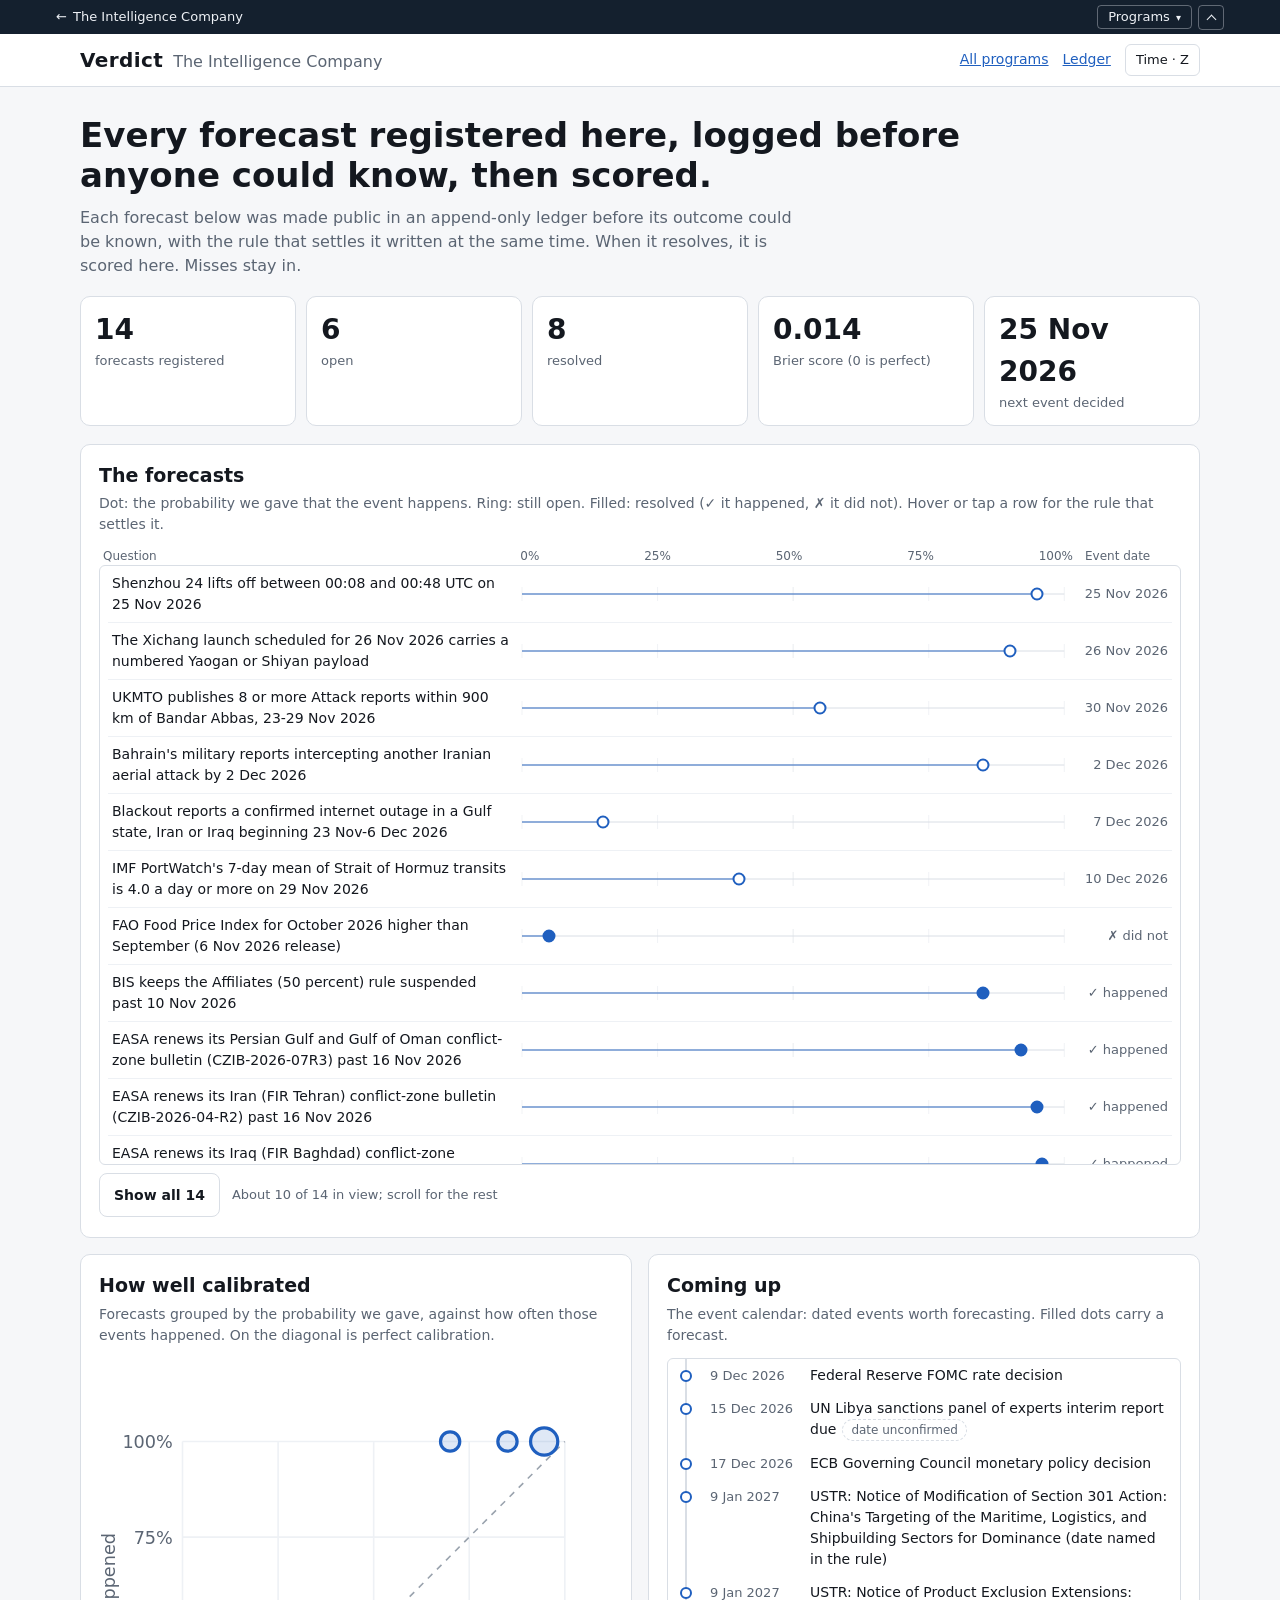
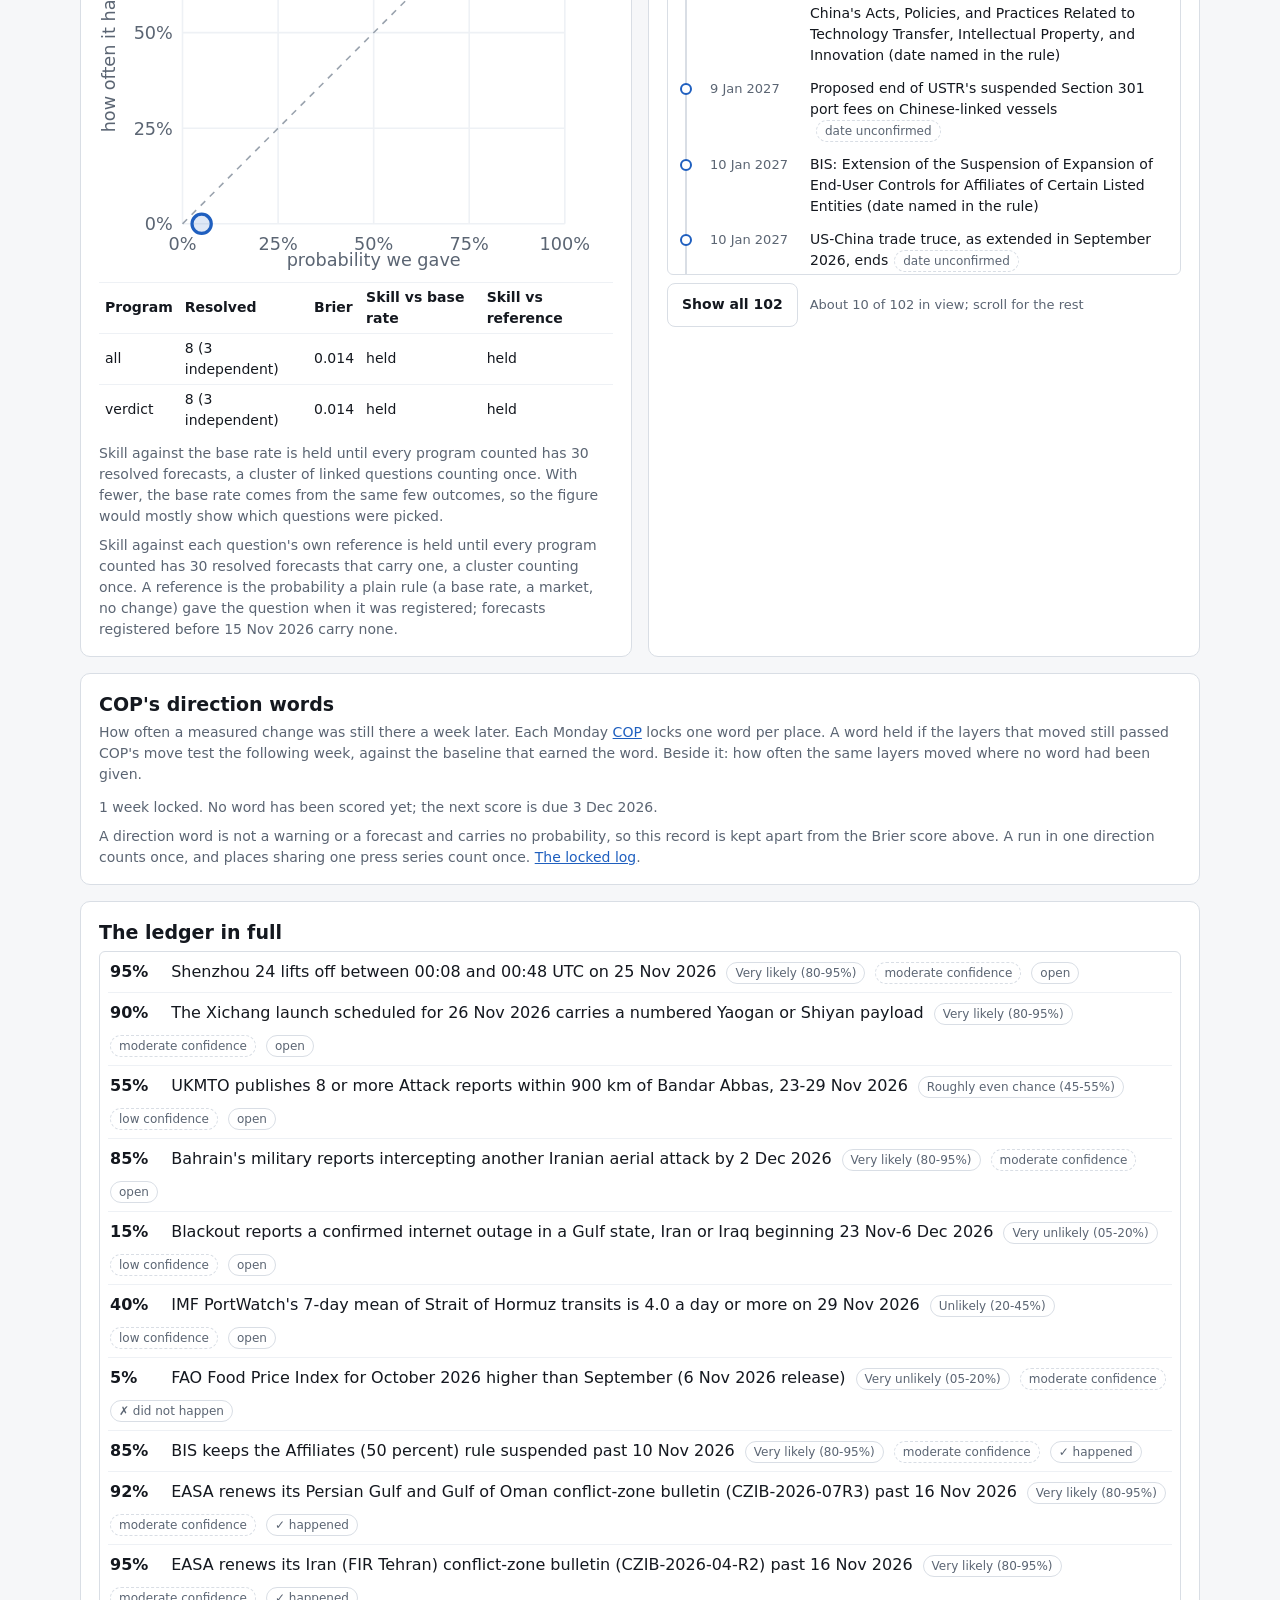
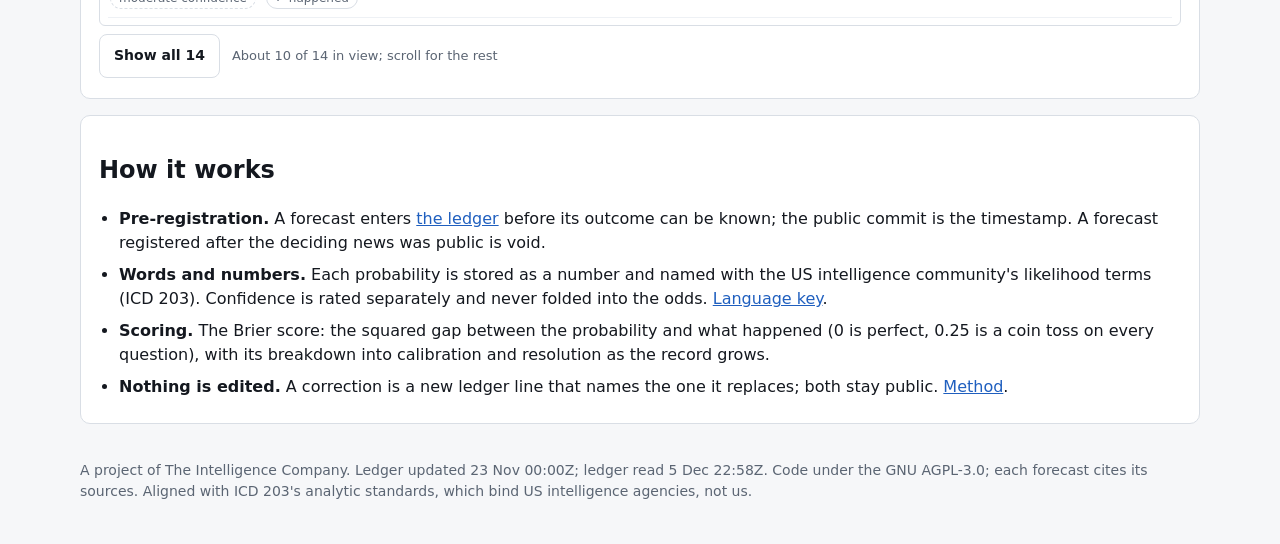
==== site/index.html @ eeadbaaa "Verdict site: house bar with Verdict in the Programs menu, ledger-read stamp, 404 page tic-nav.js v2" ====
<!doctype html>
<html lang="en">
<head>
<meta charset="utf-8">
<meta name="viewport" content="width=device-width, initial-scale=1">
<title>Verdict: forecast record</title>
<meta name="description" content="The Intelligence Company's forecast record: every forecast registered here is logged before it can be known, then scored, misses left in.">
<link rel="stylesheet" href="style.css">
<link rel="stylesheet" href="tic-time.css">
<link rel="stylesheet" href="tic-nav.css">
<script src="tic-time.js"></script>
<script src="tic-nav.js" defer data-current="verdict"></script>
<link rel="stylesheet" href="tic-fold.css">
<script src="tic-fold.js" defer></script>
</head>
<body>
<header class="top">
  <div class="wrap top-row">
    <div class="brand"><strong>Verdict</strong><span class="muted">The Intelligence Company</span></div>
    <nav class="top-nav">
      <a href="https://theintelligence.company/">All programs</a>
      <a href="https://github.com/metacog-osint/verdict">Ledger</a>
      <span id="time-settings"></span>
    </nav>
  </div>
</header>

<main class="wrap">
  <section class="hero">
    <h1>Every forecast registered here, logged before anyone could know, then scored.</h1>
    <p class="lede">Each forecast below was made public in an append-only ledger before its outcome could be known,
      with the rule that settles it written at the same time. When it resolves, it is scored here. Misses stay in.</p>
    <div class="tiles" id="tiles" aria-live="polite"></div>
  </section>

  <section class="card" aria-labelledby="board-h">
    <div class="card-head">
      <h2 id="board-h">The forecasts</h2>
      <p class="muted small">Dot: the probability we gave that the event happens. Ring: still open. Filled: resolved
        (✓ it happened, ✗ it did not). Hover or tap a row for the rule that settles it.</p>
    </div>
    <div id="board" class="board"></div>
  </section>

  <div class="two">
    <section class="card" aria-labelledby="cal-h">
      <div class="card-head">
        <h2 id="cal-h">How well calibrated</h2>
        <p class="muted small">Forecasts grouped by the probability we gave, against how often those events happened.
          On the diagonal is perfect calibration.</p>
      </div>
      <div id="calibration"></div>
      <div id="scores" class="small"></div>
    </section>

    <section class="card" aria-labelledby="ev-h">
      <div class="card-head">
        <h2 id="ev-h">Coming up</h2>
        <p class="muted small">The event calendar: dated events worth forecasting. Filled dots carry a forecast.</p>
      </div>
      <div id="timeline"></div>
    </section>
  </div>

  <section class="card" aria-labelledby="dir-h">
    <div class="card-head">
      <h2 id="dir-h">COP's direction words</h2>
      <p class="muted small">How often a measured change was still there a week later. Each Monday
        <a href="https://cop.theintelligence.company/scoring.html#direction">COP</a> locks one word per place. A word
        held if the layers that moved still passed COP's move test the following week, against the baseline that earned
        the word. Beside it: how often the same layers moved where no word had been given.</p>
    </div>
    <div id="direction-record" class="small"></div>
    <p class="scores-note small">A direction word is not a warning or a forecast and carries no probability, so this
      record is kept apart from the Brier score above. A run in one direction counts once, and places sharing one press
      series count once. <a href="https://github.com/metacog-osint/verdict/blob/main/ledger/direction-log.jsonl">The
      locked log</a>.</p>
  </section>

  <section class="card" aria-labelledby="list-h">
    <div class="card-head"><h2 id="list-h">The ledger in full</h2></div>
    <div id="list" data-tic-fold></div>
  </section>

  <section class="card prose" aria-labelledby="how-h">
    <h2 id="how-h">How it works</h2>
    <ul>
      <li><strong>Pre-registration.</strong> A forecast enters <a href="https://github.com/metacog-osint/verdict/blob/main/ledger/forecasts.jsonl">the ledger</a>
        before its outcome can be known; the public commit is the timestamp. A forecast registered after the deciding
        news was public is void.</li>
      <li><strong>Words and numbers.</strong> Each probability is stored as a number and named with the US intelligence
        community's likelihood terms (ICD 203). Confidence is rated separately and never folded into the odds.
        <a href="https://github.com/metacog-osint/tic-doctrine/blob/main/docs/language-key.md">Language key</a>.</li>
      <li><strong>Scoring.</strong> The Brier score: the squared gap between the probability and what happened (0 is
        perfect, 0.25 is a coin toss on every question), with its breakdown into calibration and resolution as the
        record grows.</li>
      <li><strong>Nothing is edited.</strong> A correction is a new ledger line that names the one it replaces; both stay
        public. <a href="https://github.com/metacog-osint/verdict/blob/main/doctrine/method.md">Method</a>.</li>
    </ul>
  </section>
</main>

<footer class="wrap foot small muted">
  <p>A project of The Intelligence Company. Ledger updated <time id="asof" data-tic="datetime"></time>; ledger read <time id="read" data-tic="datetime"></time>.
    Code under the GNU AGPL-3.0; each forecast cites its sources. Aligned with ICD 203's analytic standards, which bind
    US intelligence agencies, not us.</p>
</footer>
<script src="app.js"></script>
</body>
</html>
---- site/style.css ----
:root {
  --bg: #f6f7f9; --panel: #ffffff; --ink: #14181f; --muted: #5b6573; --line: #d9dee5; --soft: #eef1f5;
  --mark: #1f5fbf; --mark-soft: rgba(31, 95, 191, .14); --diag: #9aa3ae;
  --radius: 10px; --gap: 16px;
  font-family: system-ui, -apple-system, "Segoe UI", Roboto, sans-serif; color-scheme: light;
}
@media (prefers-color-scheme: dark) {
  :root { --bg: #0f1318; --panel: #171c23; --ink: #e8ecf1; --muted: #9aa4b2; --line: #2b333d; --soft: #1e252e;
    --mark: #6aa3ff; --mark-soft: rgba(106, 163, 255, .18); --diag: #5d6672; color-scheme: dark; }
}
* { box-sizing: border-box; }
body { margin: 0; background: var(--bg); color: var(--ink); font-size: 16px; line-height: 1.5; }
a { color: var(--mark); }
.wrap { max-width: 72rem; margin: 0 auto; padding: 0 16px; }
.muted { color: var(--muted); }
.small { font-size: 14px; }
.top { background: var(--panel); border-bottom: 1px solid var(--line); }
.top-row { display: flex; justify-content: space-between; align-items: center; gap: 12px; padding-top: 10px;
  padding-bottom: 10px; flex-wrap: wrap; }
.brand { display: flex; gap: 10px; align-items: baseline; }
.brand strong { font-size: 20px; letter-spacing: .02em; }
.top-nav { display: flex; gap: 14px; align-items: center; font-size: 14px; flex-wrap: wrap; }
.hero h1 { font-size: clamp(24px, 4vw, 34px); line-height: 1.2; margin: 28px 0 10px; max-width: 40ch; }
.lede { color: var(--muted); max-width: 70ch; margin: 0 0 18px; }
.tiles { display: grid; grid-template-columns: repeat(auto-fit, minmax(150px, 1fr)); gap: 10px; margin-bottom: 18px; }
.tile { background: var(--panel); border: 1px solid var(--line); border-radius: var(--radius); padding: 12px 14px; }
.tile .n { font-size: 28px; font-weight: 650; font-variant-numeric: tabular-nums; }
.tile .l { color: var(--muted); font-size: 13px; }
.card { background: var(--panel); border: 1px solid var(--line); border-radius: var(--radius); padding: 16px 18px;
  margin-bottom: var(--gap); }
.card-head h2 { margin: 0 0 4px; font-size: 19px; }
.card-head p { margin: 0 0 12px; }
.two { display: grid; grid-template-columns: 1fr 1fr; gap: var(--gap); }
@media (max-width: 820px) { .two { grid-template-columns: 1fr; } }
.board-row { display: grid; grid-template-columns: minmax(0, 2.2fr) minmax(140px, 3fr) 92px; gap: 12px; align-items: center;
  padding: 7px 4px; border-top: 1px solid var(--soft); cursor: default; }
.board-row:first-child { border-top: 0; }
.board-row:hover, .board-row:focus-within { background: var(--soft); }
.board-q { font-size: 14px; overflow-wrap: anywhere; }
.board-when { font-size: 13px; color: var(--muted); text-align: right; font-variant-numeric: tabular-nums; }
.track { position: relative; height: 26px; }
.track svg { width: 100%; height: 26px; display: block; overflow: visible; }
.track svg.dot { position: absolute; top: 0; width: 14px; height: 26px; }
.axis { display: grid; grid-template-columns: minmax(0, 2.2fr) minmax(140px, 3fr) 92px; gap: 12px; padding: 0 4px;
  font-size: 12px; color: var(--muted); }
.axis-scale { display: flex; justify-content: space-between; }
@media (max-width: 600px) {
  .board-row, .axis { grid-template-columns: 1fr 76px; }
  .board-row .track { grid-column: 1 / -1; grid-row: 2; }
  .axis-q { display: none; }
  .axis .axis-scale { grid-column: 1 / -1; }
  .axis-when { display: none; }
}
.tip { position: fixed; z-index: 10; max-width: min(420px, calc(100vw - 32px)); background: var(--panel); color: var(--ink);
  border: 1px solid var(--line); border-radius: 8px; padding: 10px 12px; font-size: 13px; box-shadow: 0 6px 24px rgba(0,0,0,.18);
  pointer-events: none; }
.tip b { display: block; margin-bottom: 4px; }
#calibration svg, #timeline svg { width: 100%; height: auto; display: block; }
.empty { color: var(--muted); font-size: 14px; margin: 8px 0 0; }
.scores-table { width: 100%; border-collapse: collapse; margin-top: 10px; font-variant-numeric: tabular-nums; }
.scores-table th, .scores-table td { text-align: left; padding: 4px 6px; border-top: 1px solid var(--soft); }
.scores-note { color: var(--muted); margin: 8px 0 0; }
.table-scroll { overflow-x: auto; }
details.item { border-top: 1px solid var(--soft); padding: 8px 2px; }
details.item:first-child { border-top: 0; }
details.item summary { cursor: pointer; display: flex; gap: 10px; flex-wrap: wrap; align-items: baseline; }
details.item summary .p { font-variant-numeric: tabular-nums; font-weight: 650; min-width: 3.2em; }
.chip { display: inline-block; font-size: 12px; padding: 1px 8px; border-radius: 999px; border: 1px solid var(--line);
  color: var(--muted); }
.chip.conf { border-style: dashed; }
.item-body { padding: 6px 0 4px; font-size: 14px; }
.item-body dt { font-weight: 600; margin-top: 6px; }
.item-body dd { margin: 0; }
.prose ul { padding-left: 20px; margin: 6px 0 0; }
.prose li { margin-bottom: 8px; }
.foot { padding-top: 6px; padding-bottom: 28px; }
.tl { list-style: none; margin: 0; padding: 0 0 0 4px; position: relative; }
.tl::before { content: ""; position: absolute; left: 9px; top: 6px; bottom: 6px; width: 2px; background: var(--line); }
.tl-item { display: grid; grid-template-columns: 22px 92px 1fr; gap: 8px; align-items: baseline; padding: 6px 0;
  position: relative; font-size: 14px; }
.tl-dot { width: 12px; height: 12px; border-radius: 50%; border: 2px solid var(--mark); background: var(--panel);
  margin-left: 0; position: relative; top: 2px; }
.tl-item.has .tl-dot { background: var(--mark); }
.tl-date { color: var(--muted); font-variant-numeric: tabular-nums; font-size: 13px; }
.tl-title .chip { margin-left: 6px; }
@media (max-width: 600px) { .tl-item { grid-template-columns: 22px 1fr; } .tl-title { grid-column: 2; } }
---- site/tic-time.css ----
/*! tic-time.css v1.2 · pairs with tic-time.js · uses a site's own colour variables when it has them
    SPDX-License-Identifier: MIT. Copyright (c) 2026 The Intelligence Company. MIT in every repository it is
    copied into, whatever that repository's own licence. */
.tic-time-btn { font: inherit; font-size: 13px; cursor: pointer; padding: 5px 10px; border-radius: 6px;
  border: 1px solid var(--line, rgba(127,127,127,.4)); background: transparent; color: inherit; white-space: nowrap; }
.tic-time-dialog { max-width: min(420px, calc(100vw - 32px)); width: 100%; border: 1px solid var(--line, #ccd);
  border-radius: 10px; padding: 18px 20px; background: var(--panel, #fff); color: var(--ink, #111); font: inherit; }
.tic-time-dialog::backdrop { background: rgba(0,0,0,.45); }
.tic-time-dialog h2 { margin: 0 0 12px; font-size: 18px; }
.tic-time-row { margin: 0 0 12px; }
.tic-time-row label { display: inline-flex; align-items: center; gap: 6px; margin-right: 12px; }
.tic-time-dialog select, .tic-time-dialog input[type=text] { font: inherit; max-width: 100%; padding: 5px 8px;
  border: 1px solid var(--line, #ccd); border-radius: 6px; background: var(--bg, #fff); color: inherit; }
.tic-time-dialog fieldset { border: 1px solid var(--line, #ccd); border-radius: 8px; padding: 8px 12px; }
.tic-time-dialog legend { font-size: 13px; color: var(--muted, #666); padding: 0 4px; }
.tic-time-preview { font-weight: 600; margin: 4px 0 8px; }
.tic-time-msg { color: var(--alarm, #b3261e); min-height: 1em; margin: 0 0 8px; font-size: 13px; }
.tic-time-actions { display: flex; gap: 8px; justify-content: flex-end; margin: 0; }
.tic-time-actions button { font: inherit; padding: 6px 12px; border-radius: 6px; cursor: pointer;
  border: 1px solid var(--line, #ccd); background: var(--panel, #fff); color: inherit; }
.tic-time-actions .tic-time-done { background: var(--accent, #1f4fa3); border-color: var(--accent, #1f4fa3); color: #fff; }
.tic-time-note { font-size: 12px; color: var(--muted, #666); margin: 10px 0 0; }
[hidden].tic-time-other { display: none; }
---- site/tic-nav.css ----
/*! tic-nav.css v2.1 · pairs with tic-nav.js (canonical copy in the hub's site/shared/).
    House navy bar on every program site; the panel follows the viewer's light or dark setting. Everything is scoped
    to .tic-house so a site's own styles (Tailwind's reset included) don't need changing.
    v1.3 (with tic-nav.js v1.12): the bar is fixed to the top of the window and .tic-house-room holds its place; it
    minimizes to a tab. --tic-house-h on <html> is the room it takes (34px, or 0px minimized or printed): a site's own
    sticky or fixed header uses `top: var(--tic-house-h, 0px)` to sit below it.
    v2.1 (with tic-nav.js v2.1): no style change; Relief joins the menu.
    v2.0 (with tic-nav.js v2.0): the menu's layer groups sit in two columns, each program can carry a freshness dot
    from COP's health check (always with words: a screen-reader note, and "running late" or "no current data" shown
    after the topic), and the panel ends with a row of two links and the dots' note. */
html.tic-house-on { --tic-house-h: 34px; }
html.tic-house-on.tic-house-minimized { --tic-house-h: 0px; }
/* Anchors and focused elements scroll clear of the bar. :where() keeps this weaker than any site's own rule, so a
   site with its own sticky header sets scroll-padding-top itself (adding var(--tic-house-h, 0px)). */
:where(html.tic-house-on) { scroll-padding-top: var(--tic-house-h); }
.tic-house-room { display: block; height: var(--tic-house-h, 34px); margin: 0; padding: 0; border: 0; }
.tic-house {
  --tn-bg: #14202E; --tn-ink: #EEF1F6; --tn-line: rgba(238, 241, 246, .35); --tn-acc: #E3A83B;
  --tn-panel: #FFFFFF; --tn-pink: #14202E; --tn-pmut: #555F6D; --tn-rule: #D8D3C8; --tn-hover: #F3F1EC;
  --tn-live: #1E6B3A; --tn-beta: #8A5A00; --tn-here: #8F5509; /* v1.2: amber text on the light panel read 1.9:1 */
  --tn-ok: #1E7A3C; --tn-late: #B05E00; --tn-none: #6B7380; /* v2.0 freshness dots, 3:1 or more on the panel */
  position: fixed; top: 0; left: 0; right: 0; /* v1.3: stays at the top while the page scrolls */
  z-index: 10000; background: var(--tn-bg); /* v1.1: above site headers' own stacking */ color: var(--tn-ink);
  /* v1.1: undo a site's generic nav rules (Watchfloor styles every <nav> as a flex row) */
  display: block; width: auto; height: auto; min-height: 0; margin: 0; padding: 0; border: 0; box-shadow: none;
  font: 400 13px/1.4 "IBM Plex Sans", system-ui, -apple-system, "Segoe UI", Roboto, Arial, sans-serif;
  text-align: left; letter-spacing: normal;
}
@media (prefers-color-scheme: dark) {
  .tic-house { --tn-panel: #161E2A; --tn-pink: #E8ECF2; --tn-pmut: #9AA5B5; --tn-rule: #2A3546; --tn-hover: #1F2A3A;
    --tn-live: #7FD49A; --tn-beta: #F0C36B; --tn-here: #E3A83B; --tn-ok: #6FCB8C; --tn-late: #F0B24B; --tn-none: #8C97A8; }
}
.tic-house *, .tic-house *::before, .tic-house *::after { box-sizing: border-box; }
.tic-house p, .tic-house ul { margin: 0; padding: 0; }
.tic-house ul { list-style: none; }
.tic-house a { color: inherit; text-decoration: none; }
.tic-house :focus-visible { outline: 2px solid var(--tn-acc); outline-offset: 2px; }

.tic-house-in { width: 100%; max-width: 1200px; margin: 0 auto; padding: 0 16px; height: 34px; display: flex;
  align-items: center; justify-content: space-between; gap: 12px; }
.tic-house-home { font-weight: 500; padding: 7px 0; white-space: nowrap; }
.tic-house-home:hover { color: var(--tn-acc); }
.tic-house-arrow { margin-right: 2px; }
.tic-house-btn { appearance: none; -webkit-appearance: none; margin: 0; background: transparent; color: inherit;
  border: 1px solid var(--tn-line); border-radius: 4px; font: inherit; font-weight: 500; line-height: 1.3;
  padding: 3px 10px; cursor: pointer; white-space: nowrap; }
.tic-house-btn:hover, .tic-house-btn[aria-expanded="true"] { border-color: var(--tn-acc); color: var(--tn-acc); }
.tic-house-caret { font-size: 10px; margin-left: 2px; }
.tic-house-tools { display: flex; align-items: center; gap: 6px; }
/* v1.3: minimize and restore. A chevron drawn with borders: up for minimize, down for restore. */
.tic-house-toggle { appearance: none; -webkit-appearance: none; margin: 0; padding: 0; width: 26px; height: 25px;
  display: inline-flex; align-items: center; justify-content: center; background: transparent; color: inherit;
  border: 1px solid var(--tn-line); border-radius: 4px; cursor: pointer; }
.tic-house-toggle:hover { border-color: var(--tn-acc); color: var(--tn-acc); }
.tic-house-chev { display: block; width: 7px; height: 7px; border: solid currentColor; border-width: 1.5px 0 0 1.5px;
  transform: translateY(2px) rotate(45deg); }
.tic-house.is-mini .tic-house-chev { transform: translateY(-2px) rotate(225deg); }
/* Minimized: only a tab at the top centre shows and takes clicks; the rest of the bar is transparent and lets clicks
   through. The centre, because the program sites keep their Time button and links at the top right (checked on all
   sixteen, 14 Nov 2026). The menu opens centred under the tab. */
.tic-house.is-mini { background: transparent; pointer-events: none; }
.tic-house.is-mini .tic-house-in { height: auto; justify-content: center; }
.tic-house.is-mini .tic-house-home { display: none; }
.tic-house.is-mini .tic-house-tools { pointer-events: auto; background: var(--tn-bg);
  padding: 2px 6px 4px; border-radius: 0 0 6px 6px;
  box-shadow: 0 0 0 1px rgba(238, 241, 246, .18), 0 3px 10px rgba(0, 0, 0, .3); }
.tic-house.is-mini .tic-house-panel { left: 0; right: 0; margin: 6px auto 0; }

.tic-house-panel { position: absolute; top: 100%; right: max(16px, calc((100% - 1200px) / 2 + 16px));
  width: min(880px, calc(100% - 32px)); margin-top: 6px; padding: 12px; background: var(--tn-panel);
  color: var(--tn-pink); border: 1px solid var(--tn-rule); border-radius: 6px;
  box-shadow: 0 14px 36px rgba(0, 0, 0, .28); max-height: calc(100vh - 56px); overflow: auto; }
.tic-house-panel[hidden] { display: none; }
.tic-house-cols { display: grid; grid-template-columns: minmax(0, 1fr) 270px; gap: 12px; }
/* v2.0: the layer groups flow down two columns; a group never splits between them. */
.tic-house-list { columns: 2 220px; column-gap: 10px; }
.tic-house-g { break-inside: avoid; }
.tic-house-group { margin: 6px 8px 4px; font-size: 11px; font-weight: 600; letter-spacing: .08em;
  text-transform: uppercase; color: var(--tn-pmut); }
.tic-house-ul { margin-bottom: 8px; }
.tic-house-item { display: grid; grid-template-columns: minmax(0, 1fr) auto; gap: 1px 10px; align-items: baseline;
  padding: 7px 8px; border-radius: 4px; }
.tic-house-item:hover, .tic-house-item:focus-visible, .tic-house-item.on { background: var(--tn-hover); }
.tic-house-name { font-size: 14px; font-weight: 600; }
.tic-house-here { margin-left: 8px; font-size: 11px; font-weight: 500; color: var(--tn-here); }
.tic-house-st { font-size: 11px; letter-spacing: .06em; text-transform: uppercase; }
.tic-house-st.st-live { color: var(--tn-live); }
.tic-house-st.st-beta { color: var(--tn-beta); }
.tic-house-st.st-invite { color: var(--tn-pmut); }
.tic-house-st { white-space: nowrap; }
/* v2.0: freshness, from COP's health check. Filled for on time and running late, a ring for no current data. */
.tic-house-dot { display: inline-block; width: 8px; height: 8px; border-radius: 50%; margin-right: 5px;
  vertical-align: 1px; background: var(--tn-ok); }
.tic-house-dot.f-late { background: var(--tn-late); }
.tic-house-dot.f-stale { background: transparent; border: 1.5px solid var(--tn-none); }
.tic-house-fw.f-late { color: var(--tn-beta); font-weight: 500; }
.tic-house-fw.f-stale { font-weight: 500; }
.tic-house-label { grid-column: 1 / -1; font-size: 12px; color: var(--tn-pmut); }
.tic-house-short { grid-column: 1 / -1; display: none; font-size: 12px; color: var(--tn-pmut); }
.tic-house-detail { border-left: 1px solid var(--tn-rule); padding: 10px 6px 10px 16px; align-self: start;
  position: sticky; top: 0; }
.tic-house-dname { font-size: 17px; font-weight: 600; margin-bottom: 2px; }
.tic-house-dmeta { font-size: 12px; color: var(--tn-pmut); margin-bottom: 10px; }
.tic-house-dlong { font-size: 13px; line-height: 1.55; }
.tic-house-foot { display: flex; flex-wrap: wrap; justify-content: space-between; gap: 4px 16px; margin: 2px 8px 0;
  padding-top: 8px; border-top: 1px solid var(--tn-rule); }
.tic-house-all { font-size: 12px; color: var(--tn-pmut); }
.tic-house-all:hover { color: var(--tn-pink); }
.tic-house-cop { font-size: 12px; font-weight: 600; color: var(--tn-pink); }
.tic-house-cop:hover { color: var(--tn-here); }
.tic-house-fnote { margin: 6px 8px 0; font-size: 11px; color: var(--tn-pmut); }
.tic-house-fnote[hidden] { display: none; }
.tic-house-sr { position: absolute; width: 1px; height: 1px; overflow: hidden; clip: rect(0 0 0 0);
  clip-path: inset(50%); white-space: nowrap; }

@media print { /* site navigation never prints */
  .tic-house, .tic-house-room { display: none !important; }
  html.tic-house-on { --tic-house-h: 0px; }
}
@media (max-width: 640px) {
  .tic-house-panel { left: 8px; right: 8px; width: auto; }
  .tic-house-cols { grid-template-columns: 1fr; }
  .tic-house-list { columns: 1; }
  .tic-house-detail { display: none; } /* no hover on phones: each program shows its label and one line instead */
  .tic-house-short { display: block; }
}
@media (max-width: 360px) { /* v1.3: the home link, Programs and the minimize button fit on one row down to 320 px */
  .tic-house-in { padding: 0 10px; gap: 8px; }
  .tic-house-home { font-size: 12px; }
  .tic-house-btn { padding: 3px 8px; }
}
---- site/tic-fold.css ----
/*! tic-fold.css v2.0 · pairs with tic-fold.js (canonical copy in the hub's site/shared/).
    SPDX-License-Identifier: MIT. Copyright (c) 2026 The Intelligence Company. MIT in every repository it is
    copied into, whatever that repository's own licence.
    Takes the page's own colours: --panel (else --bg, else the browser's Canvas), --line, --muted and --link if the
    page has them, so each product keeps its own colours. The header row's background has low specificity
    (:where), so a site's own `.tbl th { background }` wins. The button is at least 44 px tall (WCAG 2.2 target
    size). Nothing moves. */
.tic-fold-box, .tic-fold-bar, .tic-fold-find { --tf-bg: var(--panel, var(--bg, Canvas)); --tf-line: var(--line, rgba(127, 127, 127, .45));
  --tf-muted: var(--muted, inherit); --tf-on: var(--link, currentColor); }
.tic-fold-miss { display: none; }
/* The window: about ten rows tall (the script measures them into --tic-fold-h; 26em until it has), never past
   three quarters of the screen; the header row stays at its top. */
.tic-fold-win { max-height: min(var(--tic-fold-h, 26em), 75vh); overflow-y: auto; border: 1px solid var(--tf-line);
  border-radius: 6px; }
/* A list or cards (not a table, whose cells have their own padding) stand off the window's border. */
.tic-fold-win:not(:has(> table)) { padding-inline: 8px; }
.tic-fold-win thead th, .tic-fold-win thead td { position: sticky; top: 0; z-index: 1; }
:where(.tic-fold-win) thead th, :where(.tic-fold-win) thead td { background: var(--tf-bg); box-shadow: 0 1px 0 var(--tf-line); }
/* A link to a row lands just under the header row, not behind it. */
.tic-fold-win tbody tr, .tic-fold-win > * > * { scroll-margin-top: var(--tic-fold-head, 0px); }
.tic-fold-win:focus-visible { outline: 2px solid var(--tf-on); outline-offset: 2px; }
.tic-fold-bar { display: flex; flex-wrap: wrap; align-items: center; gap: 4px 12px; margin: 8px 0 4px; }
.tic-fold-bar[hidden], .tic-fold-find[hidden], .tic-fold-more[hidden] { display: none; }
.tic-fold-more { min-height: 44px; padding: 8px 14px; font: inherit; font-size: 14px; font-weight: 600;
  color: var(--tf-on); background: var(--tf-bg); border: 1px solid var(--tf-line); border-radius: 8px; cursor: pointer; }
.tic-fold-more:hover { text-decoration: underline; }
.tic-fold-more:focus-visible, .tic-fold-find input:focus-visible { outline: 2px solid var(--tf-on); outline-offset: 2px; }
.tic-fold-note { font-size: 13px; color: var(--tf-muted); }
.tic-fold-find { display: flex; flex-wrap: wrap; align-items: center; gap: 4px 8px; margin: 4px 0 8px;
  font-size: 14px; color: var(--tf-muted); }
.tic-fold-find input { min-height: 36px; min-width: 12em; max-width: 100%; padding: 4px 8px; font: inherit;
  color: inherit; background: var(--tf-bg); border: 1px solid var(--tf-line); border-radius: 6px; }
@media print {
  .tic-fold-win { max-height: none; overflow: visible; border: 0; }
  .tic-fold-win thead th, .tic-fold-win thead td { position: static; }
  .tic-fold-bar, .tic-fold-find { display: none; }
}
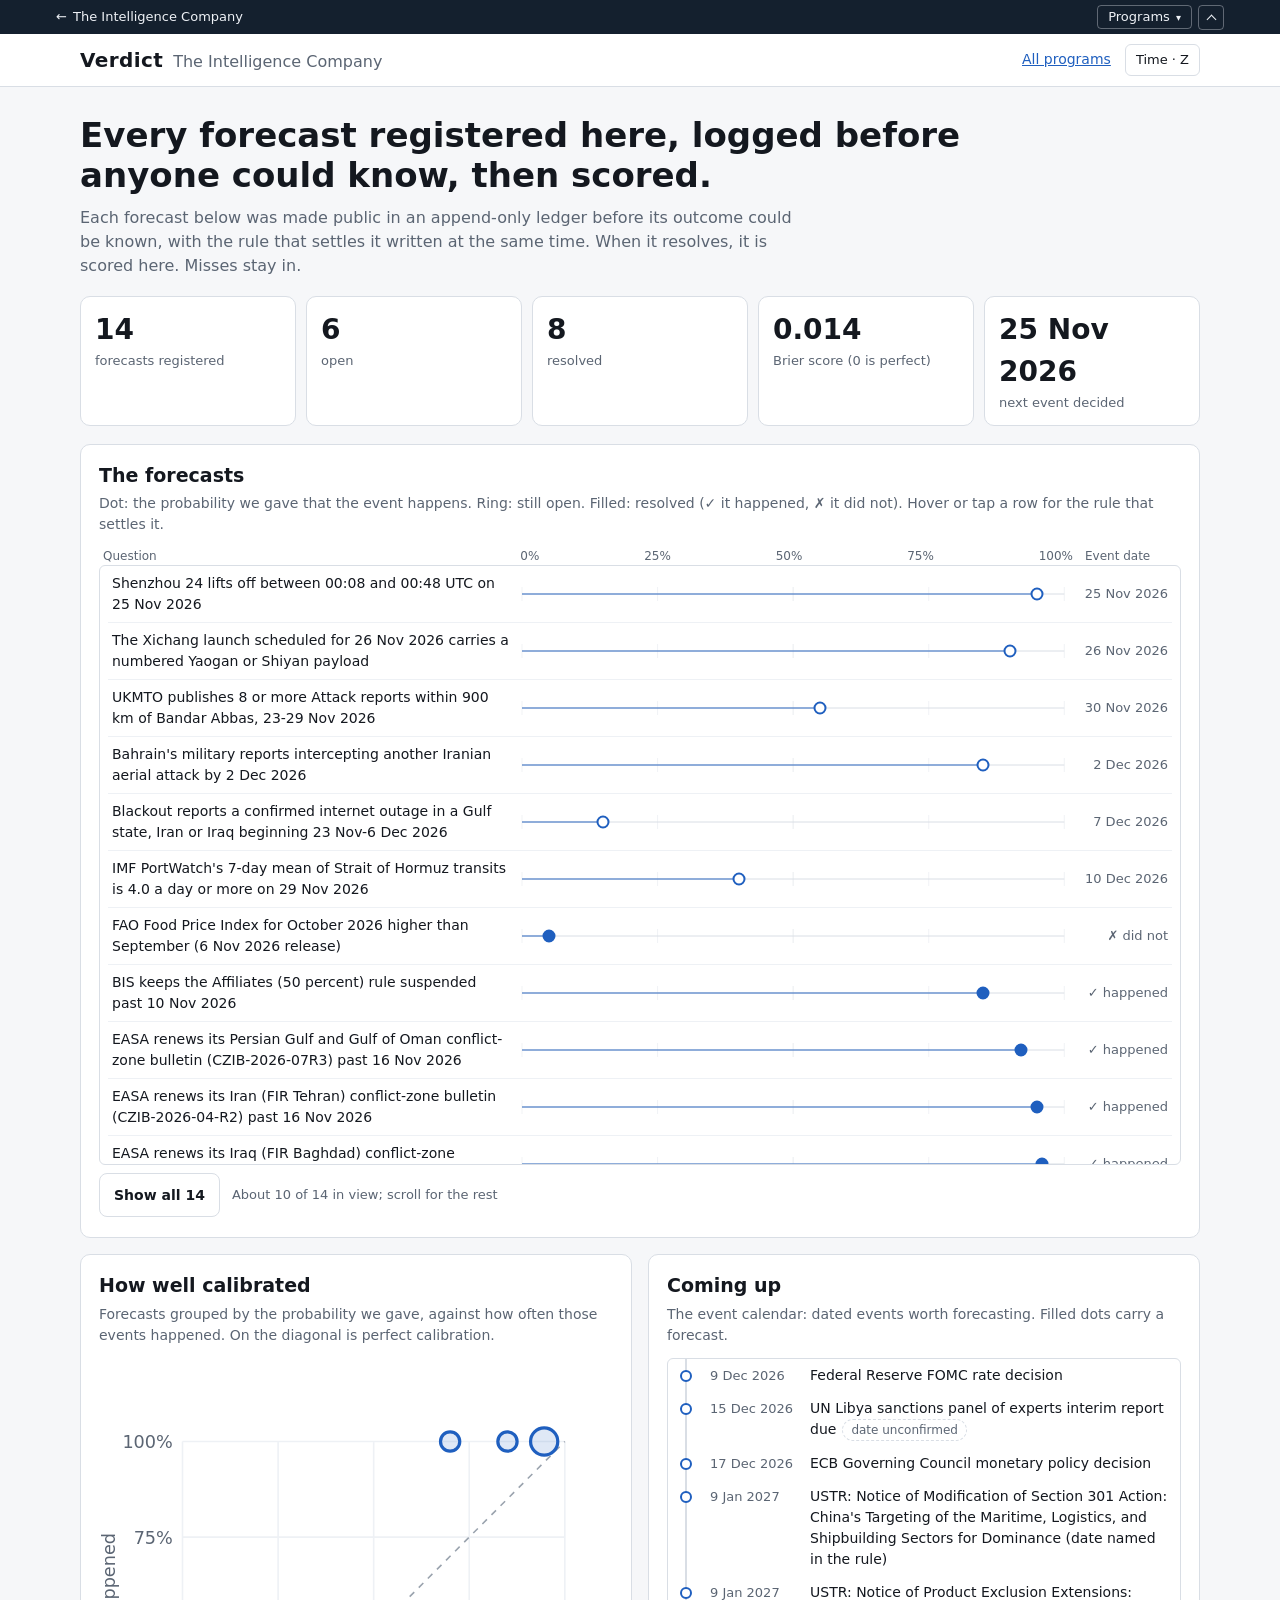
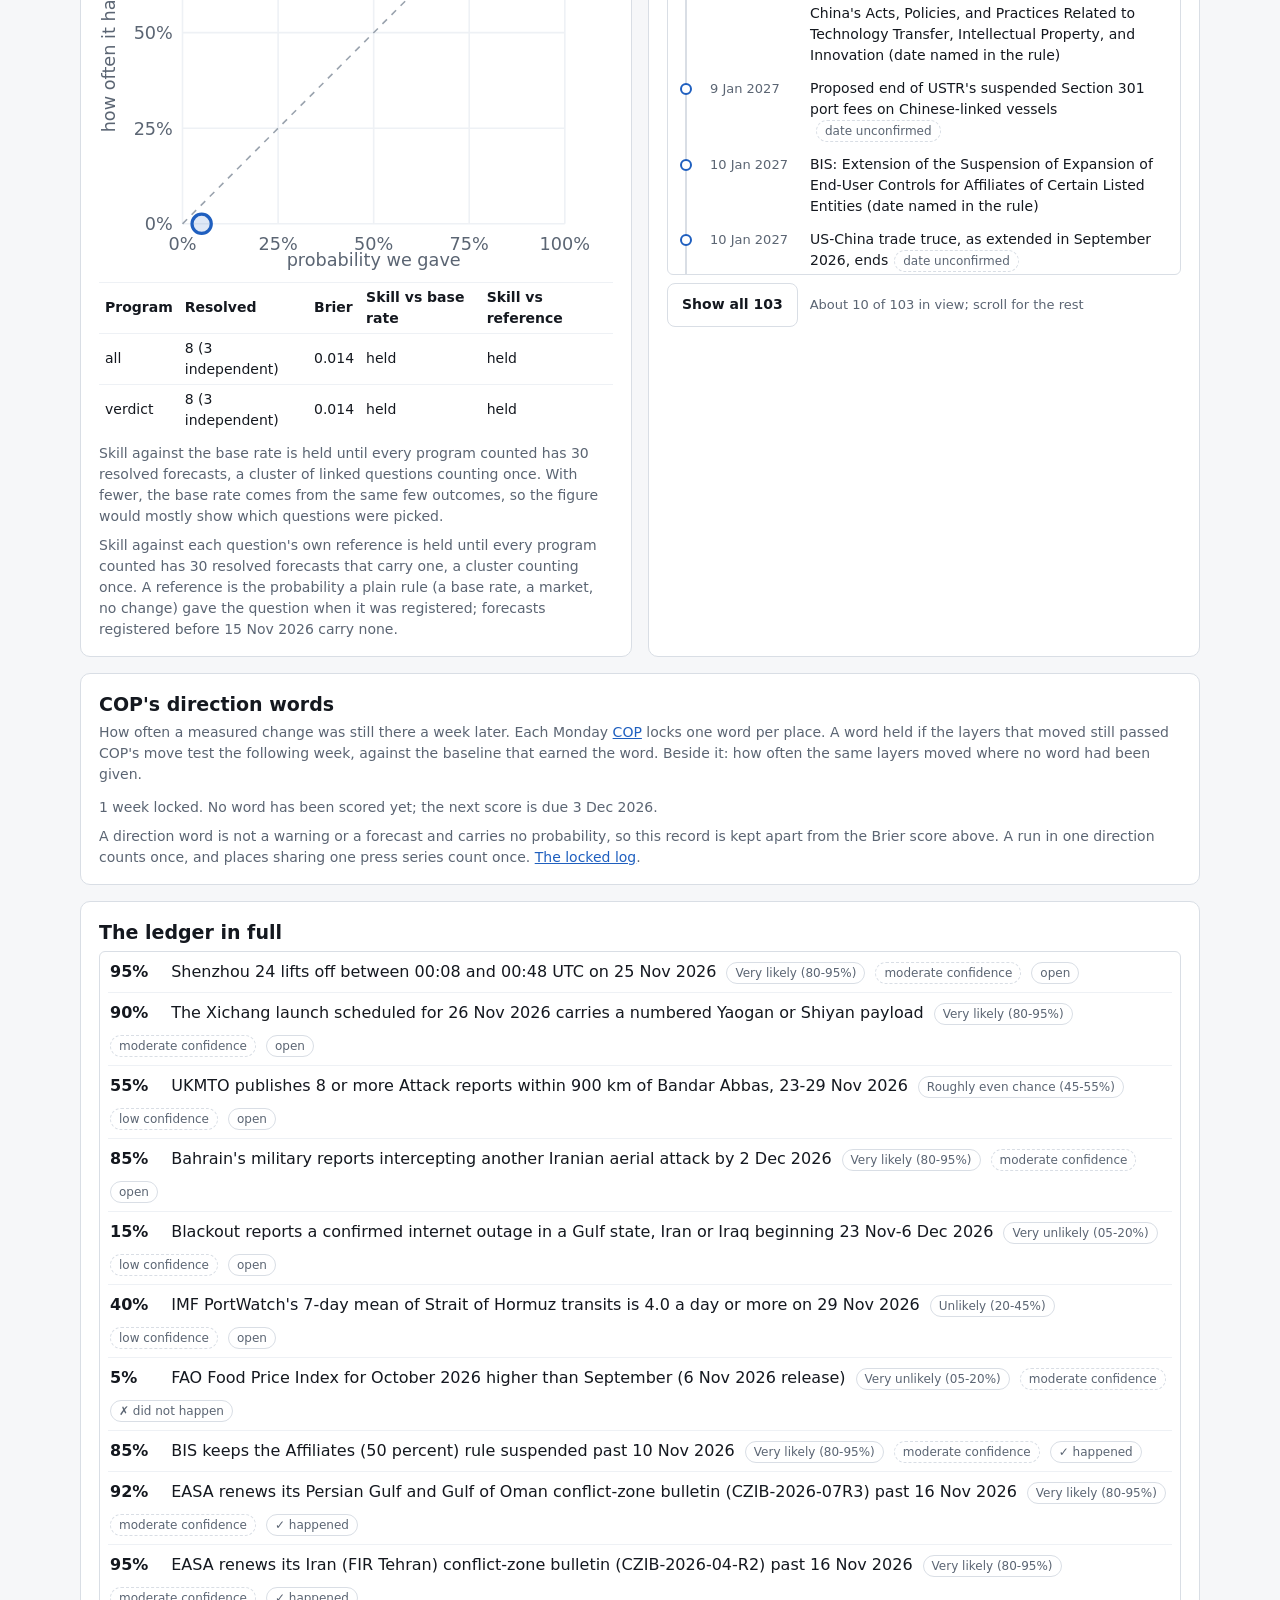
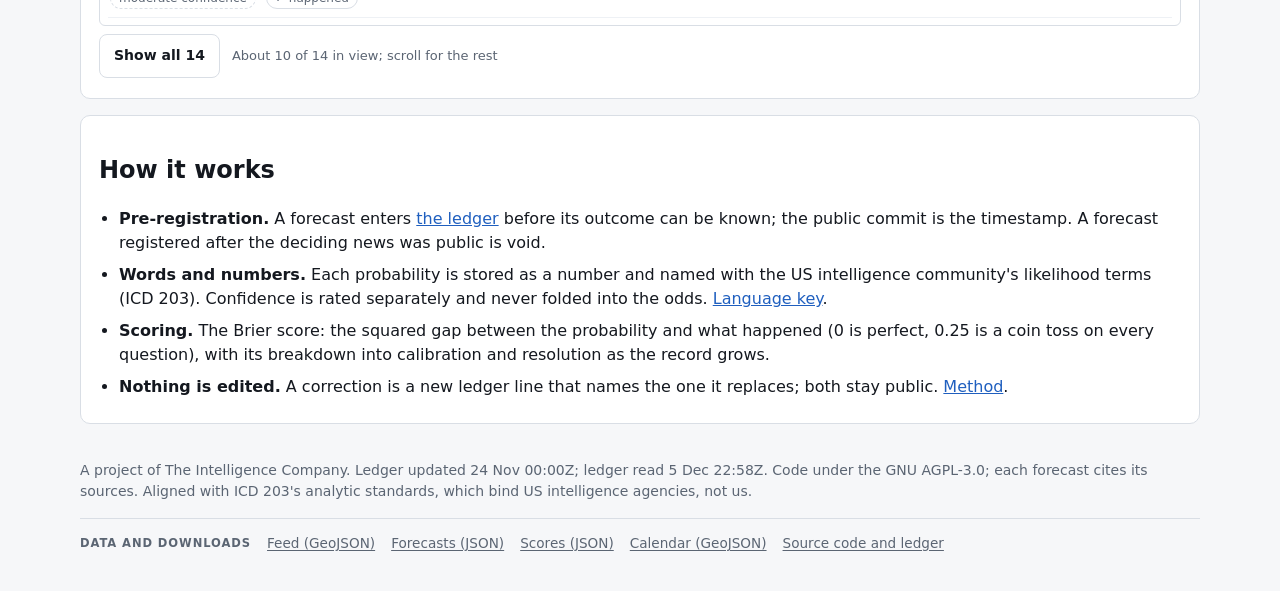
==== commit a5535f12: "Data and downloads footer row; Ledger link out of the header (ideas#84) Co-Authored-By: Claude Sonne" ====
--- a/site/index.html
+++ b/site/index.html
@@ -7,6 +7,7 @@
 <meta name="description" content="The Intelligence Company's forecast record: every forecast registered here is logged before it can be known, then scored, misses left in.">
 <link rel="stylesheet" href="style.css">
 <link rel="stylesheet" href="tic-time.css">
+<link rel="alternate" type="application/geo+json" title="Verdict feed (GeoJSON)" href="data/feed.geojson">
 <link rel="stylesheet" href="tic-nav.css">
 <script src="tic-time.js"></script>
 <script src="tic-nav.js" defer data-current="verdict"></script>
@@ -19,7 +20,6 @@
     <div class="brand"><strong>Verdict</strong><span class="muted">The Intelligence Company</span></div>
     <nav class="top-nav">
       <a href="https://theintelligence.company/">All programs</a>
-      <a href="https://github.com/metacog-osint/verdict">Ledger</a>
       <span id="time-settings"></span>
     </nav>
   </div>
@@ -104,6 +104,12 @@
   <p>A project of The Intelligence Company. Ledger updated <time id="asof" data-tic="datetime"></time>; ledger read <time id="read" data-tic="datetime"></time>.
     Code under the GNU AGPL-3.0; each forecast cites its sources. Aligned with ICD 203's analytic standards, which bind
     US intelligence agencies, not us.</p>
+  <nav class="tic-data" aria-label="Data and downloads"><span class="tic-data-k">Data and downloads</span>
+    <a href="data/feed.geojson">Feed (GeoJSON)</a>
+    <a href="data/forecasts.json">Forecasts (JSON)</a>
+    <a href="data/scores.json">Scores (JSON)</a>
+    <a href="data/calendar.geojson">Calendar (GeoJSON)</a>
+    <a href="https://github.com/metacog-osint/verdict">Source code and ledger</a></nav>
 </footer>
 <script src="app.js"></script>
 </body>
--- a/site/style.css
+++ b/site/style.css
@@ -30,8 +30,8 @@
   margin-bottom: var(--gap); }
 .card-head h2 { margin: 0 0 4px; font-size: 19px; }
 .card-head p { margin: 0 0 12px; }
-.two { display: grid; grid-template-columns: 1fr 1fr; gap: var(--gap); }
-@media (max-width: 820px) { .two { grid-template-columns: 1fr; } }
+.two { display: grid; grid-template-columns: repeat(2, minmax(0, 1fr)); gap: var(--gap); }
+@media (max-width: 820px) { .two { grid-template-columns: minmax(0, 1fr); } }
 .board-row { display: grid; grid-template-columns: minmax(0, 2.2fr) minmax(140px, 3fr) 92px; gap: 12px; align-items: center;
   padding: 7px 4px; border-top: 1px solid var(--soft); cursor: default; }
 .board-row:first-child { border-top: 0; }
@@ -59,6 +59,10 @@
 .empty { color: var(--muted); font-size: 14px; margin: 8px 0 0; }
 .scores-table { width: 100%; border-collapse: collapse; margin-top: 10px; font-variant-numeric: tabular-nums; }
 .scores-table th, .scores-table td { text-align: left; padding: 4px 6px; border-top: 1px solid var(--soft); }
+@media (max-width: 374px) {
+  .scores-table { font-size: 12px; }
+  .scores-table th, .scores-table td { padding: 4px 3px; overflow-wrap: anywhere; }
+}
 .scores-note { color: var(--muted); margin: 8px 0 0; }
 .table-scroll { overflow-x: auto; }
 details.item { border-top: 1px solid var(--soft); padding: 8px 2px; }
@@ -84,3 +88,9 @@
 .tl-date { color: var(--muted); font-variant-numeric: tabular-nums; font-size: 13px; }
 .tl-title .chip { margin-left: 6px; }
 @media (max-width: 600px) { .tl-item { grid-template-columns: 22px 1fr; } .tl-title { grid-column: 2; } }
+.tic-data { display: flex; flex-wrap: wrap; align-items: center; gap: 4px 16px; margin: 16px 0 8px; padding-top: 12px;
+  border-top: 1px solid var(--line); font-size: 0.85rem; line-height: 1.4; }
+.tic-data-k { font-size: 0.72rem; font-weight: 600; letter-spacing: 0.08em; text-transform: uppercase; color: var(--muted); }
+.tic-data a { display: inline-flex; align-items: center; min-height: 24px; color: inherit; text-decoration: underline; text-underline-offset: 2px; }
+.tic-data a:focus-visible { outline: 2px solid currentColor; outline-offset: 2px; }
+@media (max-width: 760px) { .tic-data { gap: 2px 14px; } .tic-data-k { flex-basis: 100%; } }
--- a/site/tic-nav.css
+++ b/site/tic-nav.css
@@ -1,4 +1,6 @@
 /*! tic-nav.css v2.1 · pairs with tic-nav.js (canonical copy in the hub's site/shared/).
+    SPDX-License-Identifier: MIT. Copyright (c) 2026 The Intelligence Company. MIT in every repository it is
+    copied into, whatever that repository's own licence.
     House navy bar on every program site; the panel follows the viewer's light or dark setting. Everything is scoped
     to .tic-house so a site's own styles (Tailwind's reset included) don't need changing.
     v1.3 (with tic-nav.js v1.12): the bar is fixed to the top of the window and .tic-house-room holds its place; it
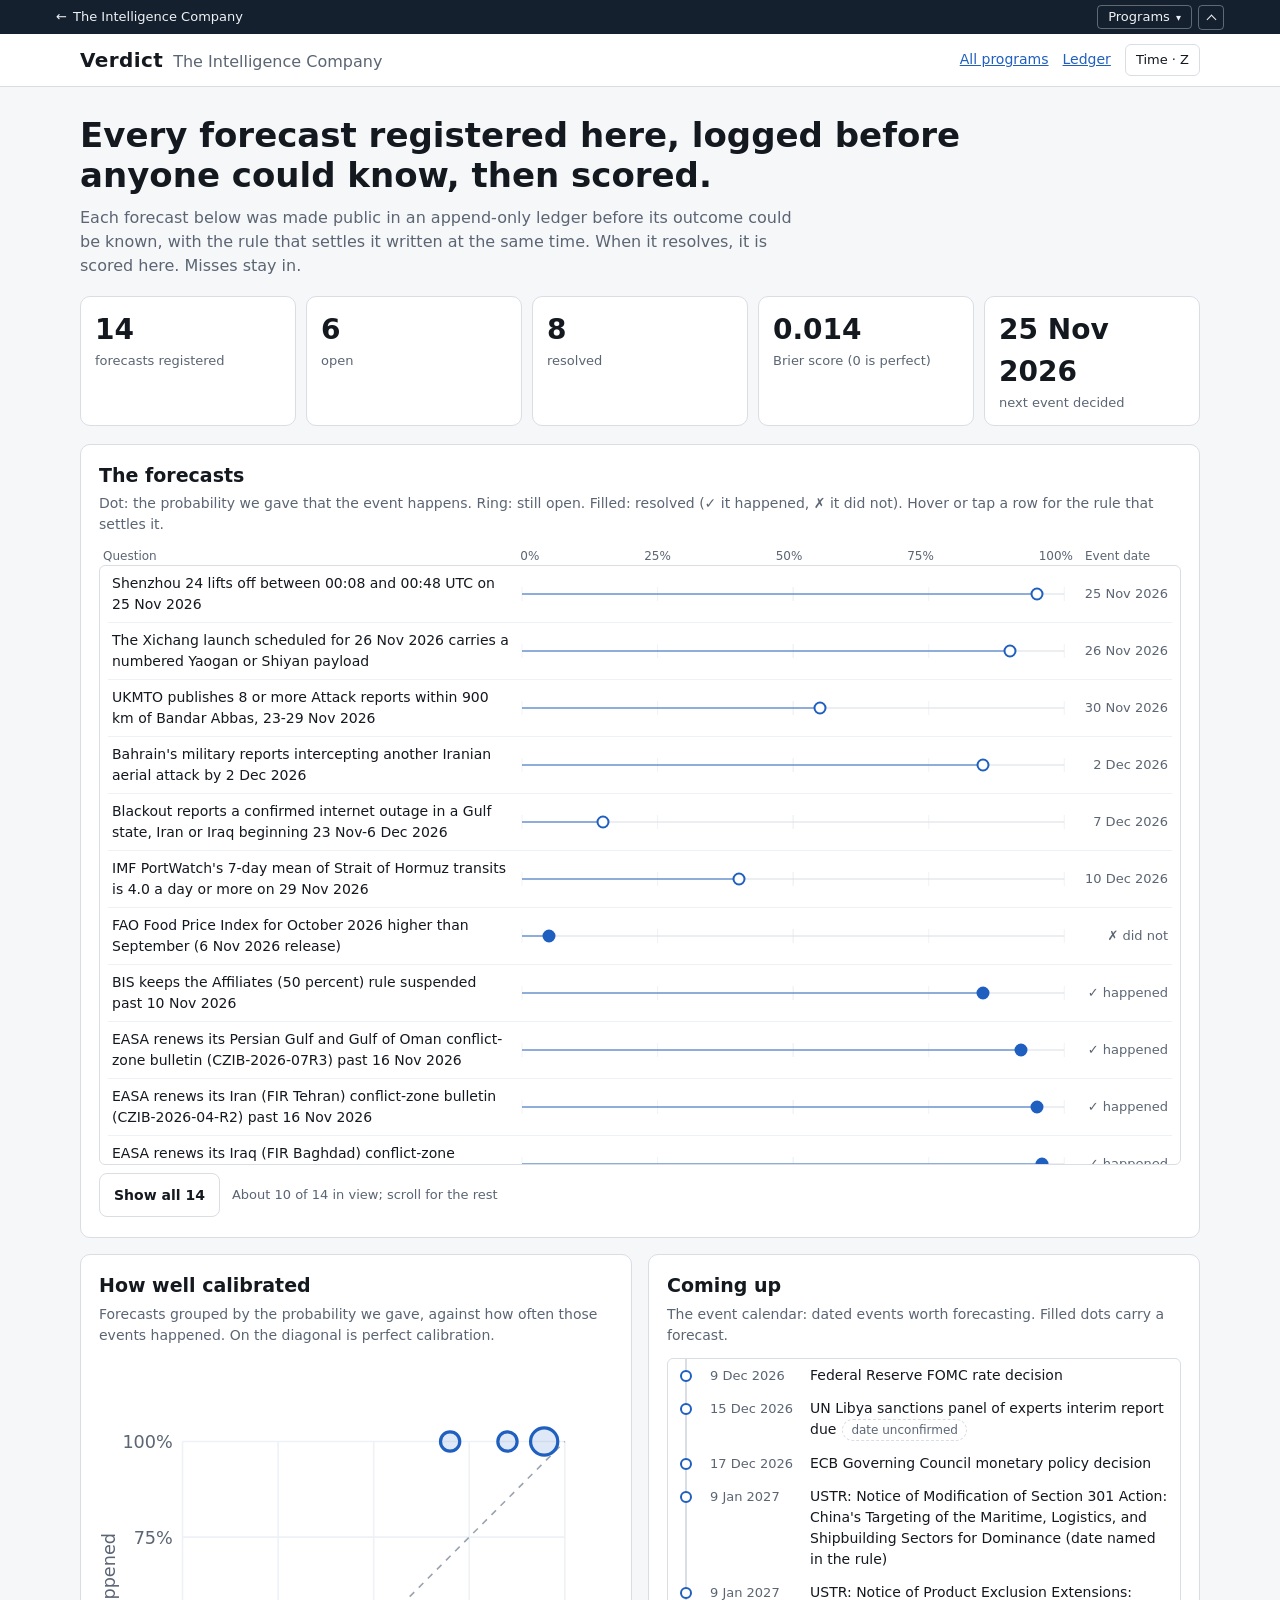
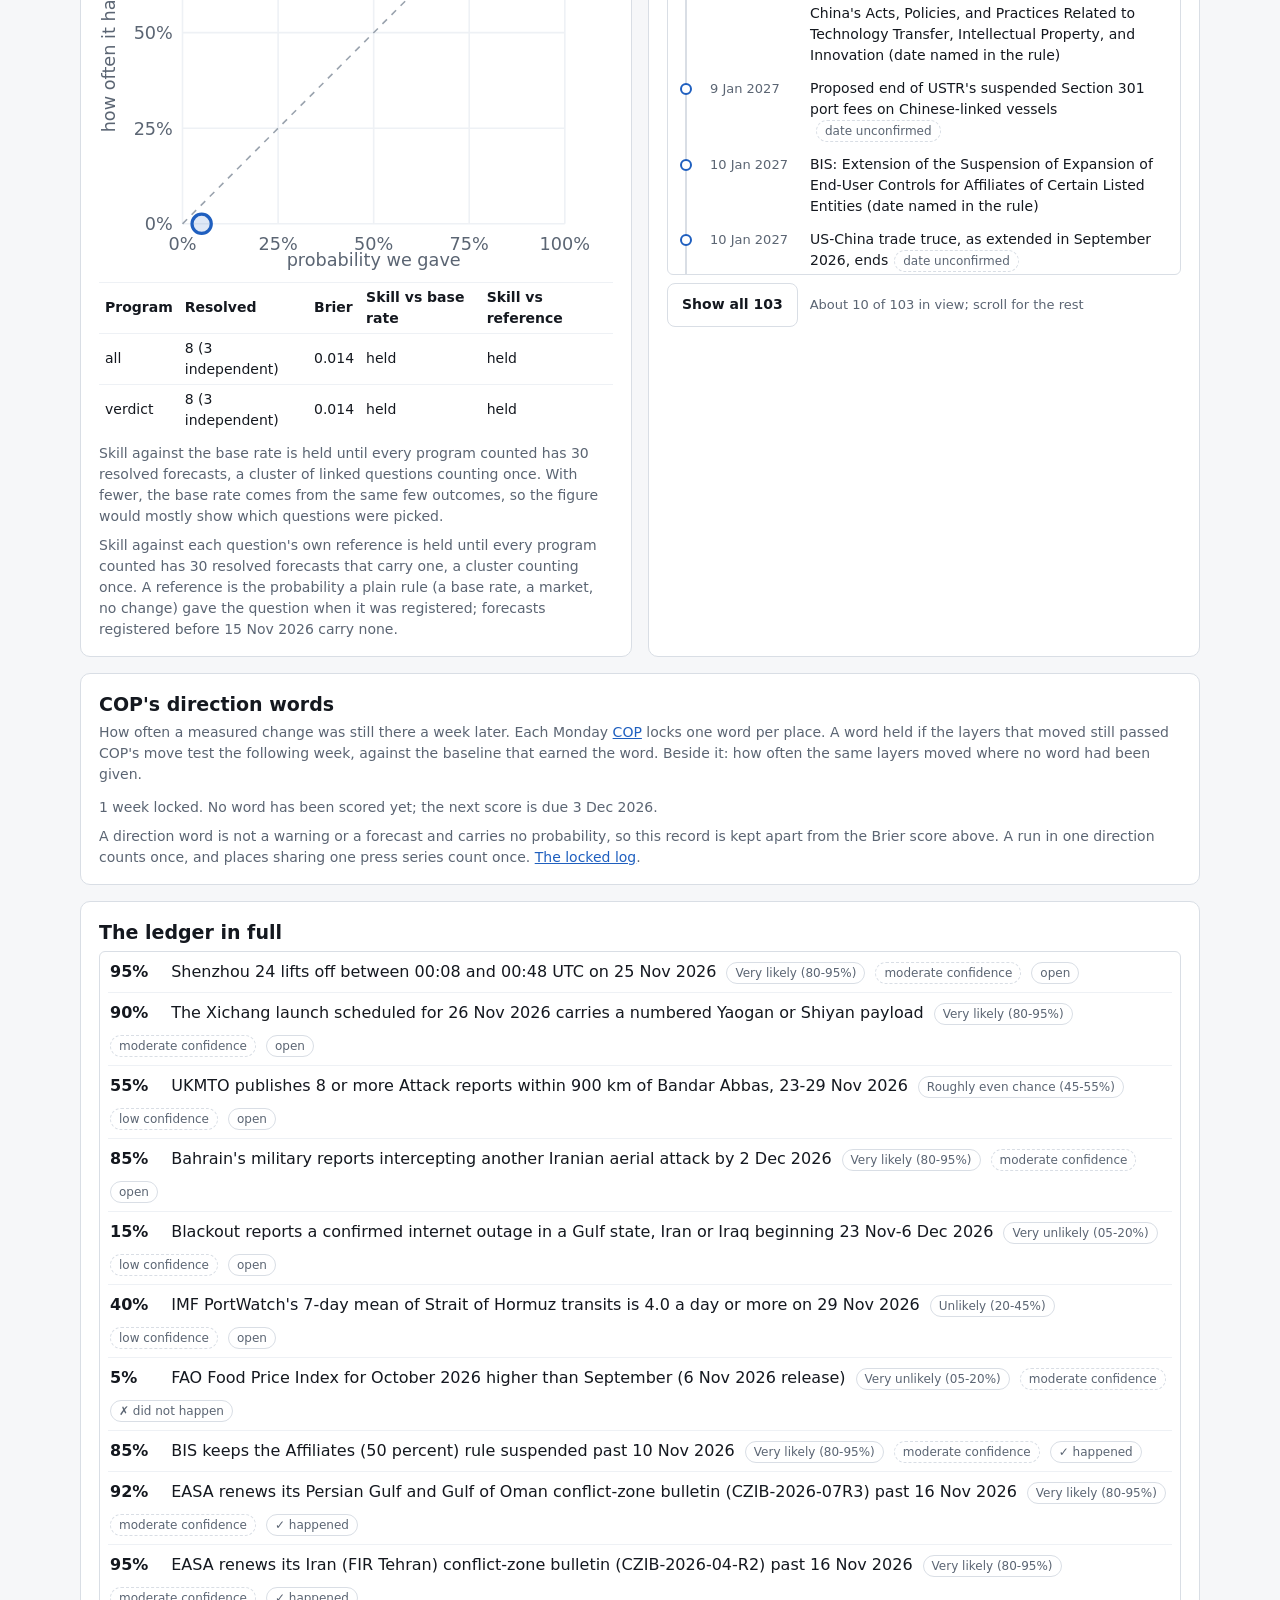
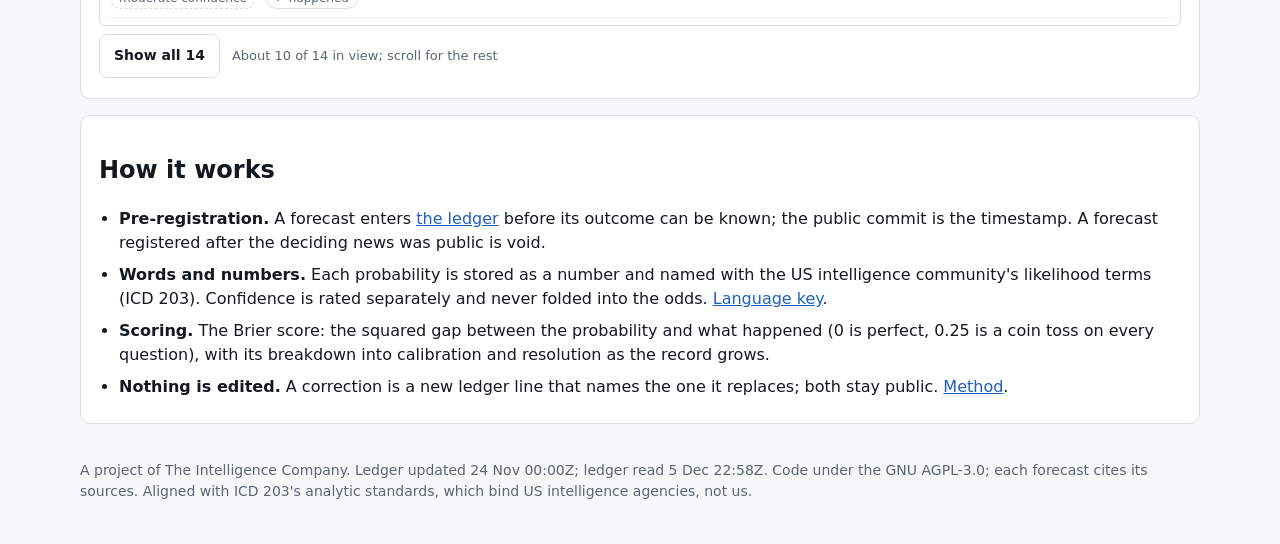
==== commit 11166f03: "Site: favicon, skip link and noscript line (ideas#300) Home and 404 pages get the house favicon and " ====
--- a/site/index.html
+++ b/site/index.html
@@ -3,11 +3,11 @@
 <head>
 <meta charset="utf-8">
 <meta name="viewport" content="width=device-width, initial-scale=1">
+<link rel="icon" href="data:image/svg+xml,%3Csvg xmlns='http://www.w3.org/2000/svg' viewBox='0 0 32 32'%3E%3Crect width='32' height='32' rx='6' fill='%23142235'/%3E%3Ccircle cx='16' cy='16' r='9' fill='none' stroke='%23e3a83b' stroke-width='3'/%3E%3Ccircle cx='16' cy='16' r='3' fill='%23e3a83b'/%3E%3C/svg%3E">
 <title>Verdict: forecast record</title>
 <meta name="description" content="The Intelligence Company's forecast record: every forecast registered here is logged before it can be known, then scored, misses left in.">
 <link rel="stylesheet" href="style.css">
 <link rel="stylesheet" href="tic-time.css">
-<link rel="alternate" type="application/geo+json" title="Verdict feed (GeoJSON)" href="data/feed.geojson">
 <link rel="stylesheet" href="tic-nav.css">
 <script src="tic-time.js"></script>
 <script src="tic-nav.js" defer data-current="verdict"></script>
@@ -15,17 +15,20 @@
 <script src="tic-fold.js" defer></script>
 </head>
 <body>
+<a class="skip" href="#main">Skip to content</a>
 <header class="top">
   <div class="wrap top-row">
     <div class="brand"><strong>Verdict</strong><span class="muted">The Intelligence Company</span></div>
     <nav class="top-nav">
       <a href="https://theintelligence.company/">All programs</a>
+      <a href="https://github.com/metacog-osint/verdict">Ledger</a>
       <span id="time-settings"></span>
     </nav>
   </div>
 </header>
 
-<main class="wrap">
+<main id="main" class="wrap">
+  <noscript><p class="noscript">The forecast table, the scores and the time settings need JavaScript. The ledger and its data files are open without it.</p></noscript>
   <section class="hero">
     <h1>Every forecast registered here, logged before anyone could know, then scored.</h1>
     <p class="lede">Each forecast below was made public in an append-only ledger before its outcome could be known,
@@ -104,12 +107,6 @@
   <p>A project of The Intelligence Company. Ledger updated <time id="asof" data-tic="datetime"></time>; ledger read <time id="read" data-tic="datetime"></time>.
     Code under the GNU AGPL-3.0; each forecast cites its sources. Aligned with ICD 203's analytic standards, which bind
     US intelligence agencies, not us.</p>
-  <nav class="tic-data" aria-label="Data and downloads"><span class="tic-data-k">Data and downloads</span>
-    <a href="data/feed.geojson">Feed (GeoJSON)</a>
-    <a href="data/forecasts.json">Forecasts (JSON)</a>
-    <a href="data/scores.json">Scores (JSON)</a>
-    <a href="data/calendar.geojson">Calendar (GeoJSON)</a>
-    <a href="https://github.com/metacog-osint/verdict">Source code and ledger</a></nav>
 </footer>
 <script src="app.js"></script>
 </body>
--- a/site/style.css
+++ b/site/style.css
@@ -11,6 +11,9 @@
 * { box-sizing: border-box; }
 body { margin: 0; background: var(--bg); color: var(--ink); font-size: 16px; line-height: 1.5; }
 a { color: var(--mark); }
+.skip { position: absolute; left: -9999px; top: 8px; z-index: 100; background: var(--panel); color: var(--mark); padding: 6px 10px; border: 1px solid var(--line); border-radius: 4px; }
+.skip:focus { left: 8px; }
+.noscript { margin: 16px 0 0; padding: 10px 12px; border: 1px solid var(--line); border-radius: 6px; background: var(--panel); }
 .wrap { max-width: 72rem; margin: 0 auto; padding: 0 16px; }
 .muted { color: var(--muted); }
 .small { font-size: 14px; }
@@ -88,9 +91,3 @@
 .tl-date { color: var(--muted); font-variant-numeric: tabular-nums; font-size: 13px; }
 .tl-title .chip { margin-left: 6px; }
 @media (max-width: 600px) { .tl-item { grid-template-columns: 22px 1fr; } .tl-title { grid-column: 2; } }
-.tic-data { display: flex; flex-wrap: wrap; align-items: center; gap: 4px 16px; margin: 16px 0 8px; padding-top: 12px;
-  border-top: 1px solid var(--line); font-size: 0.85rem; line-height: 1.4; }
-.tic-data-k { font-size: 0.72rem; font-weight: 600; letter-spacing: 0.08em; text-transform: uppercase; color: var(--muted); }
-.tic-data a { display: inline-flex; align-items: center; min-height: 24px; color: inherit; text-decoration: underline; text-underline-offset: 2px; }
-.tic-data a:focus-visible { outline: 2px solid currentColor; outline-offset: 2px; }
-@media (max-width: 760px) { .tic-data { gap: 2px 14px; } .tic-data-k { flex-basis: 100%; } }
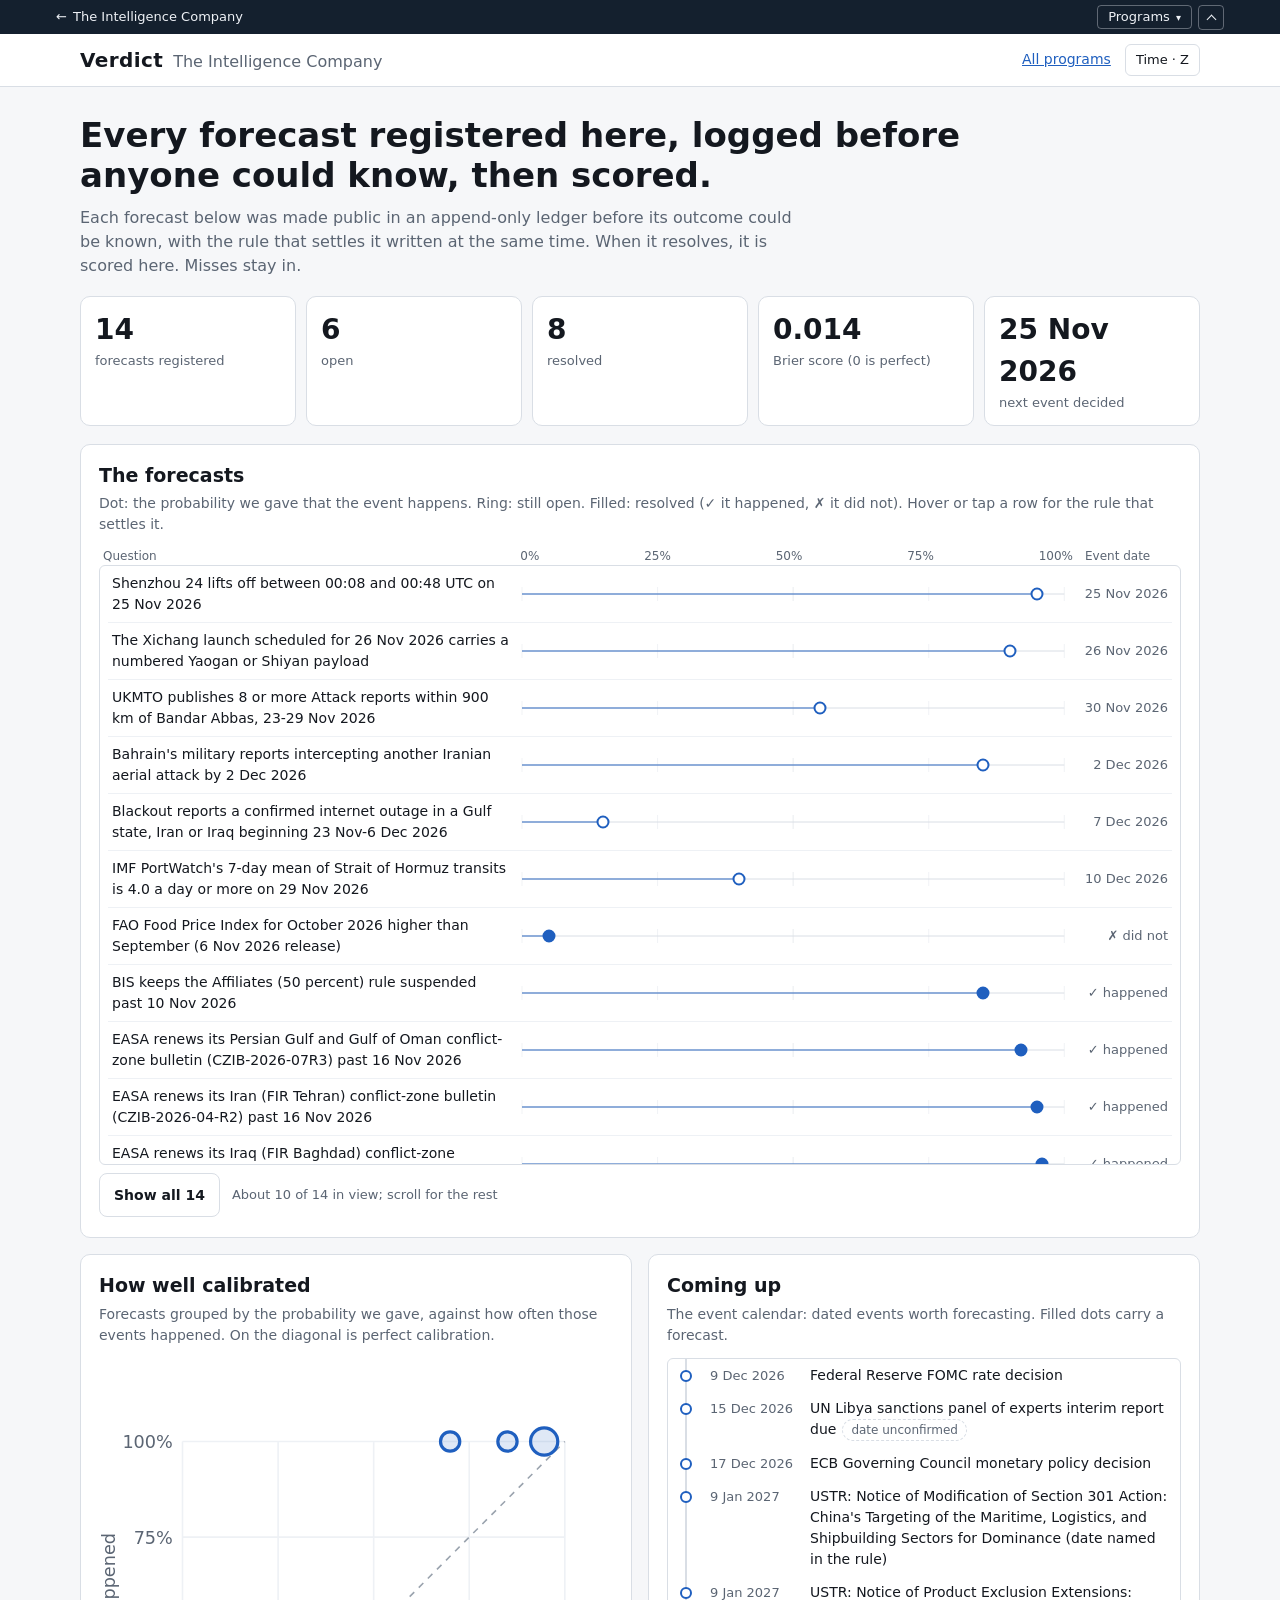
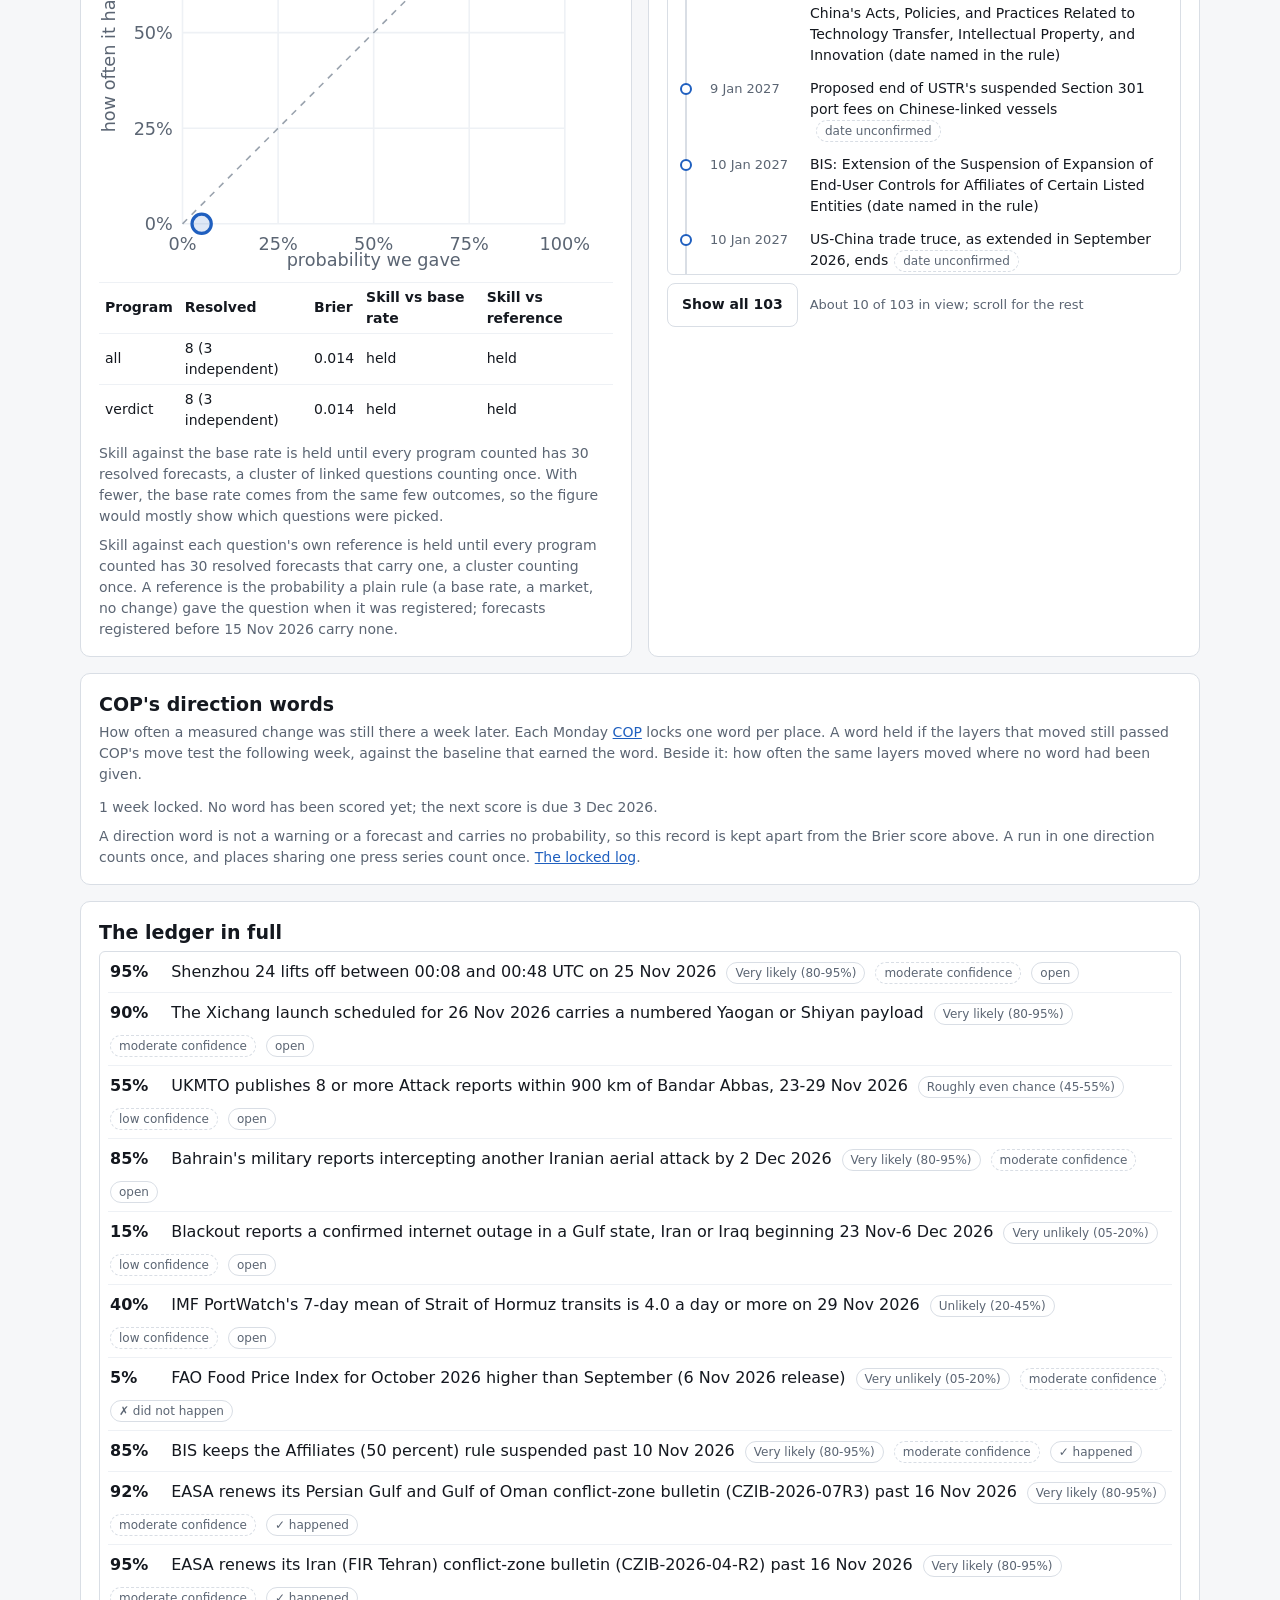
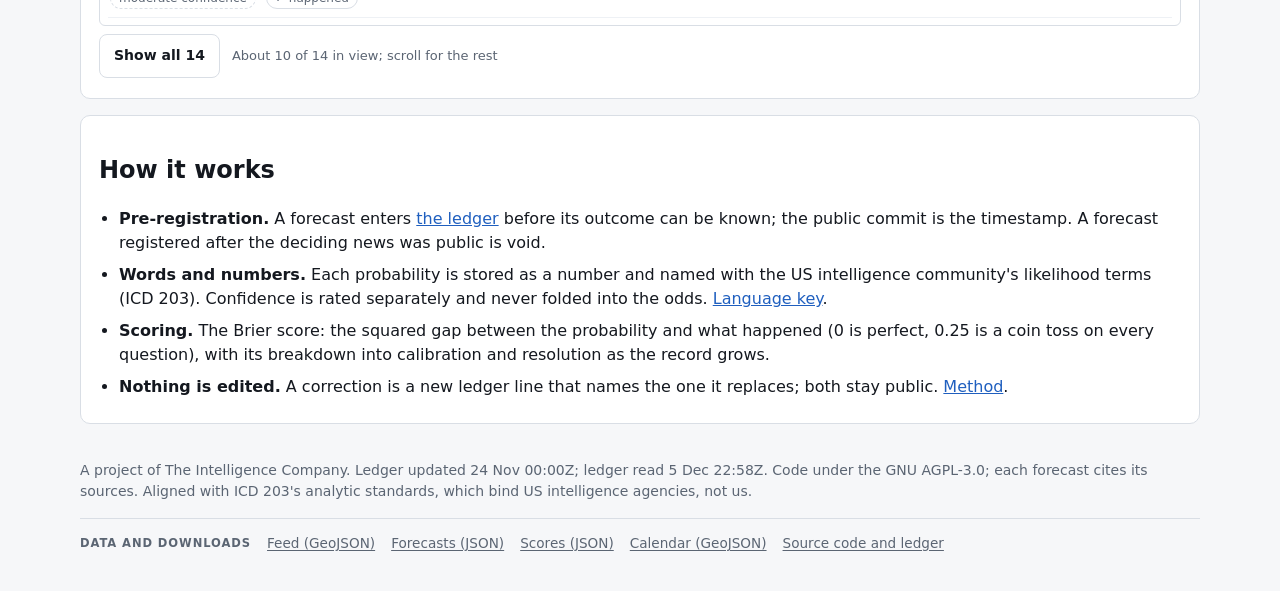
==== commit 9807368b: "Merge pull request #16 from metacog-osint/verdict/data-footer Data and downloads footer row (ideas#8" ====
--- a/site/index.html
+++ b/site/index.html
@@ -8,6 +8,7 @@
 <meta name="description" content="The Intelligence Company's forecast record: every forecast registered here is logged before it can be known, then scored, misses left in.">
 <link rel="stylesheet" href="style.css">
 <link rel="stylesheet" href="tic-time.css">
+<link rel="alternate" type="application/geo+json" title="Verdict feed (GeoJSON)" href="data/feed.geojson">
 <link rel="stylesheet" href="tic-nav.css">
 <script src="tic-time.js"></script>
 <script src="tic-nav.js" defer data-current="verdict"></script>
@@ -21,7 +22,6 @@
     <div class="brand"><strong>Verdict</strong><span class="muted">The Intelligence Company</span></div>
     <nav class="top-nav">
       <a href="https://theintelligence.company/">All programs</a>
-      <a href="https://github.com/metacog-osint/verdict">Ledger</a>
       <span id="time-settings"></span>
     </nav>
   </div>
@@ -107,6 +107,12 @@
   <p>A project of The Intelligence Company. Ledger updated <time id="asof" data-tic="datetime"></time>; ledger read <time id="read" data-tic="datetime"></time>.
     Code under the GNU AGPL-3.0; each forecast cites its sources. Aligned with ICD 203's analytic standards, which bind
     US intelligence agencies, not us.</p>
+  <nav class="tic-data" aria-label="Data and downloads"><span class="tic-data-k">Data and downloads</span>
+    <a href="data/feed.geojson">Feed (GeoJSON)</a>
+    <a href="data/forecasts.json">Forecasts (JSON)</a>
+    <a href="data/scores.json">Scores (JSON)</a>
+    <a href="data/calendar.geojson">Calendar (GeoJSON)</a>
+    <a href="https://github.com/metacog-osint/verdict">Source code and ledger</a></nav>
 </footer>
 <script src="app.js"></script>
 </body>
--- a/site/style.css
+++ b/site/style.css
@@ -91,3 +91,9 @@
 .tl-date { color: var(--muted); font-variant-numeric: tabular-nums; font-size: 13px; }
 .tl-title .chip { margin-left: 6px; }
 @media (max-width: 600px) { .tl-item { grid-template-columns: 22px 1fr; } .tl-title { grid-column: 2; } }
+.tic-data { display: flex; flex-wrap: wrap; align-items: center; gap: 4px 16px; margin: 16px 0 8px; padding-top: 12px;
+  border-top: 1px solid var(--line); font-size: 0.85rem; line-height: 1.4; }
+.tic-data-k { font-size: 0.72rem; font-weight: 600; letter-spacing: 0.08em; text-transform: uppercase; color: var(--muted); }
+.tic-data a { display: inline-flex; align-items: center; min-height: 24px; color: inherit; text-decoration: underline; text-underline-offset: 2px; }
+.tic-data a:focus-visible { outline: 2px solid currentColor; outline-offset: 2px; }
+@media (max-width: 760px) { .tic-data { gap: 2px 14px; } .tic-data-k { flex-basis: 100%; } }
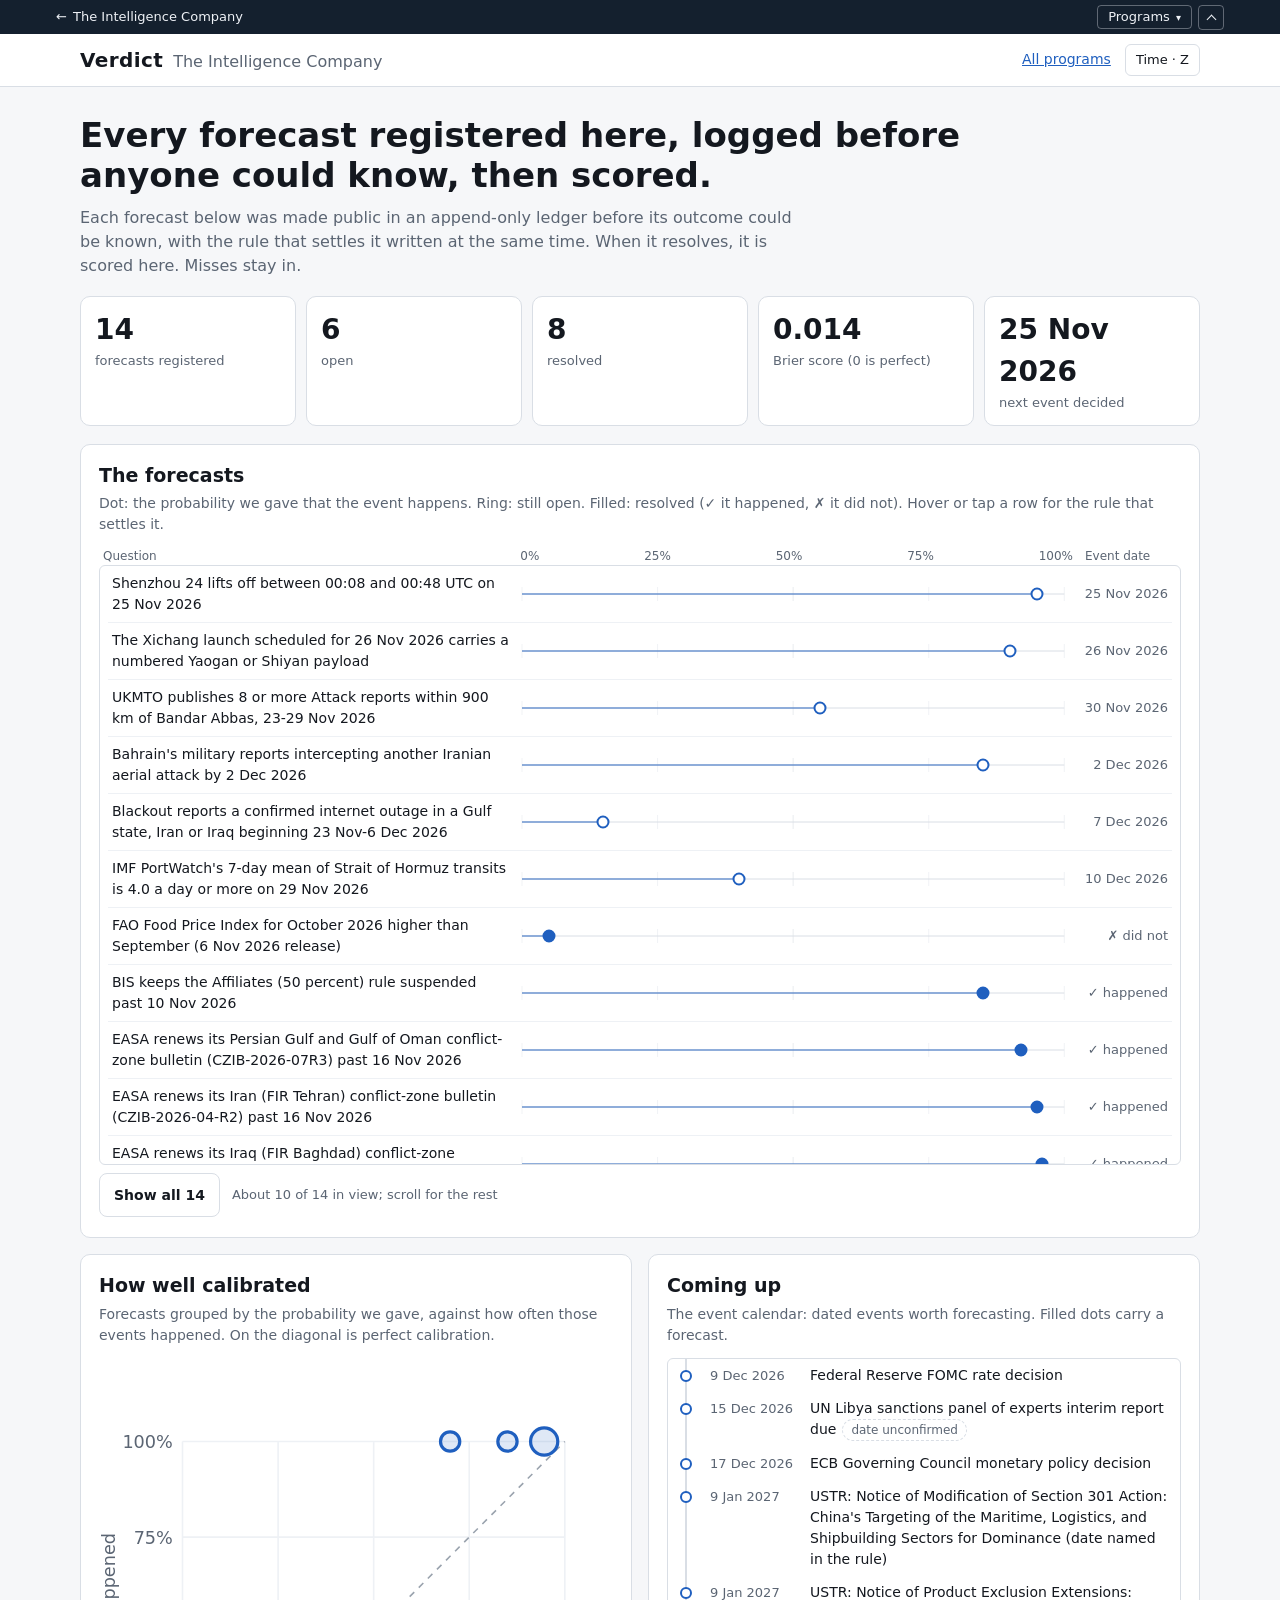
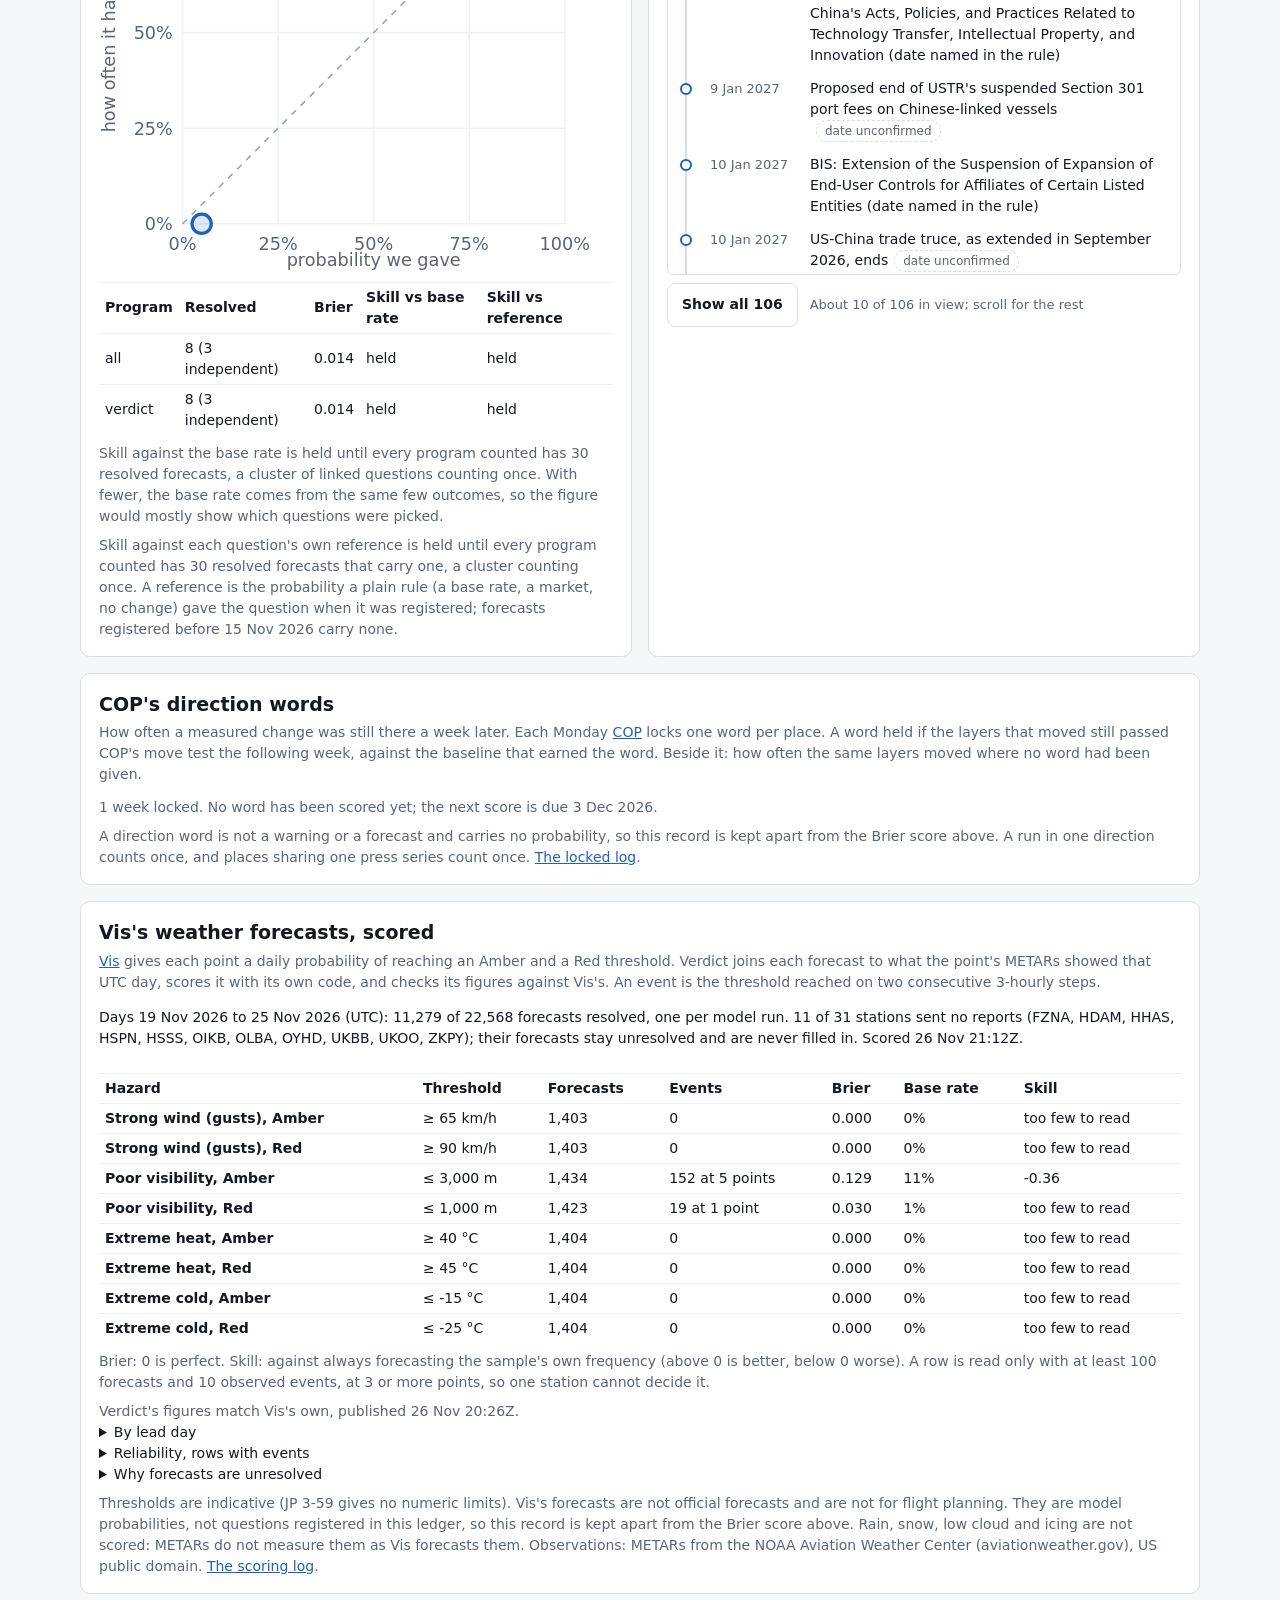
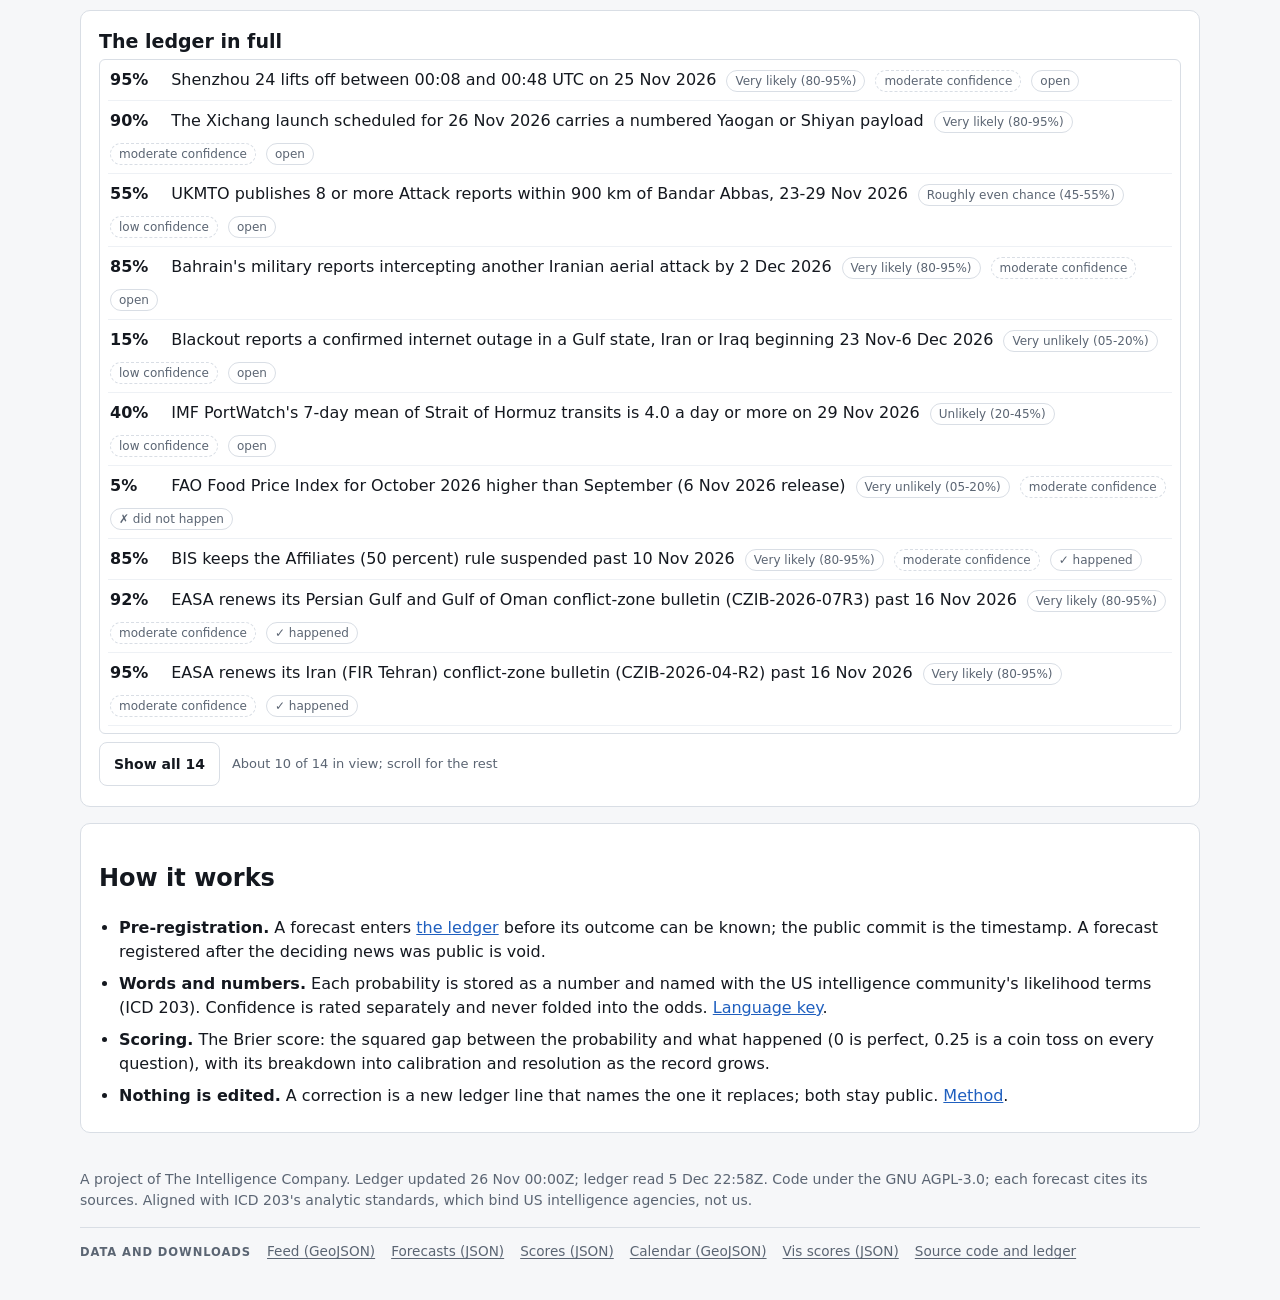
==== commit f2a9ecf2: "Score Vis's forecasts against METARs, kept apart from the ledger tools/vis_record.py reads Vis's app" ====
--- a/site/index.html
+++ b/site/index.html
@@ -80,6 +80,23 @@
       locked log</a>.</p>
   </section>
 
+  <section class="card" aria-labelledby="vis-h">
+    <div class="card-head">
+      <h2 id="vis-h">Vis's weather forecasts, scored</h2>
+      <p class="muted small"><a href="https://vis.theintelligence.company/">Vis</a> gives each point a daily
+        probability of reaching an Amber and a Red threshold. Verdict joins each forecast to what the point's METARs
+        showed that UTC day, scores it with its own code, and checks its figures against Vis's. An event is the
+        threshold reached on two consecutive 3-hourly steps.</p>
+    </div>
+    <div id="vis-record" class="small"></div>
+    <p class="scores-note small">Thresholds are indicative (JP 3-59 gives no numeric limits). Vis's forecasts are not
+      official forecasts and are not for flight planning. They are model probabilities, not questions registered in
+      this ledger, so this record is kept apart from the Brier score above. Rain, snow, low cloud and icing are not
+      scored: METARs do not measure them as Vis forecasts them. Observations: METARs from the NOAA Aviation Weather
+      Center (aviationweather.gov), US public domain.
+      <a href="https://github.com/metacog-osint/verdict/blob/main/ledger/vis-skill.jsonl">The scoring log</a>.</p>
+  </section>
+
   <section class="card" aria-labelledby="list-h">
     <div class="card-head"><h2 id="list-h">The ledger in full</h2></div>
     <div id="list" data-tic-fold></div>
@@ -112,6 +129,7 @@
     <a href="data/forecasts.json">Forecasts (JSON)</a>
     <a href="data/scores.json">Scores (JSON)</a>
     <a href="data/calendar.geojson">Calendar (GeoJSON)</a>
+    <a href="data/vis.json">Vis scores (JSON)</a>
     <a href="https://github.com/metacog-osint/verdict">Source code and ledger</a></nav>
 </footer>
 <script src="app.js"></script>
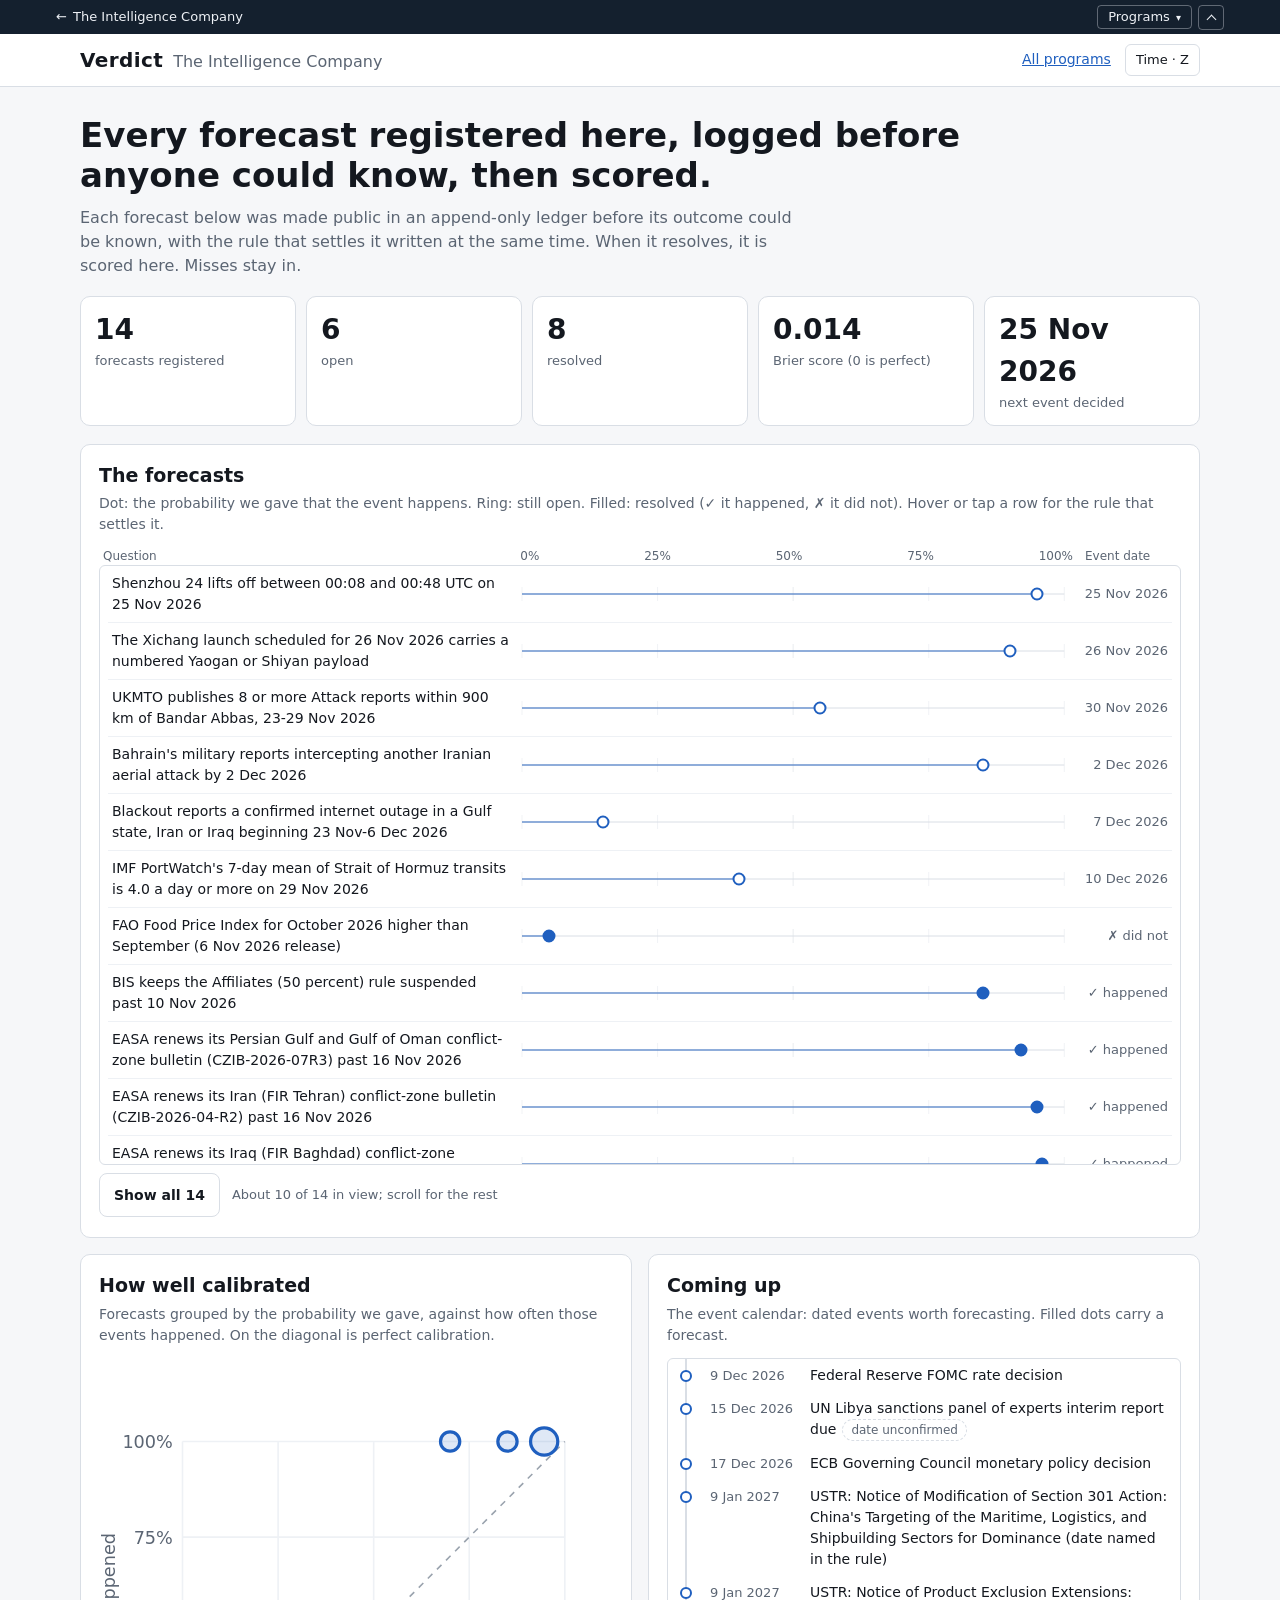
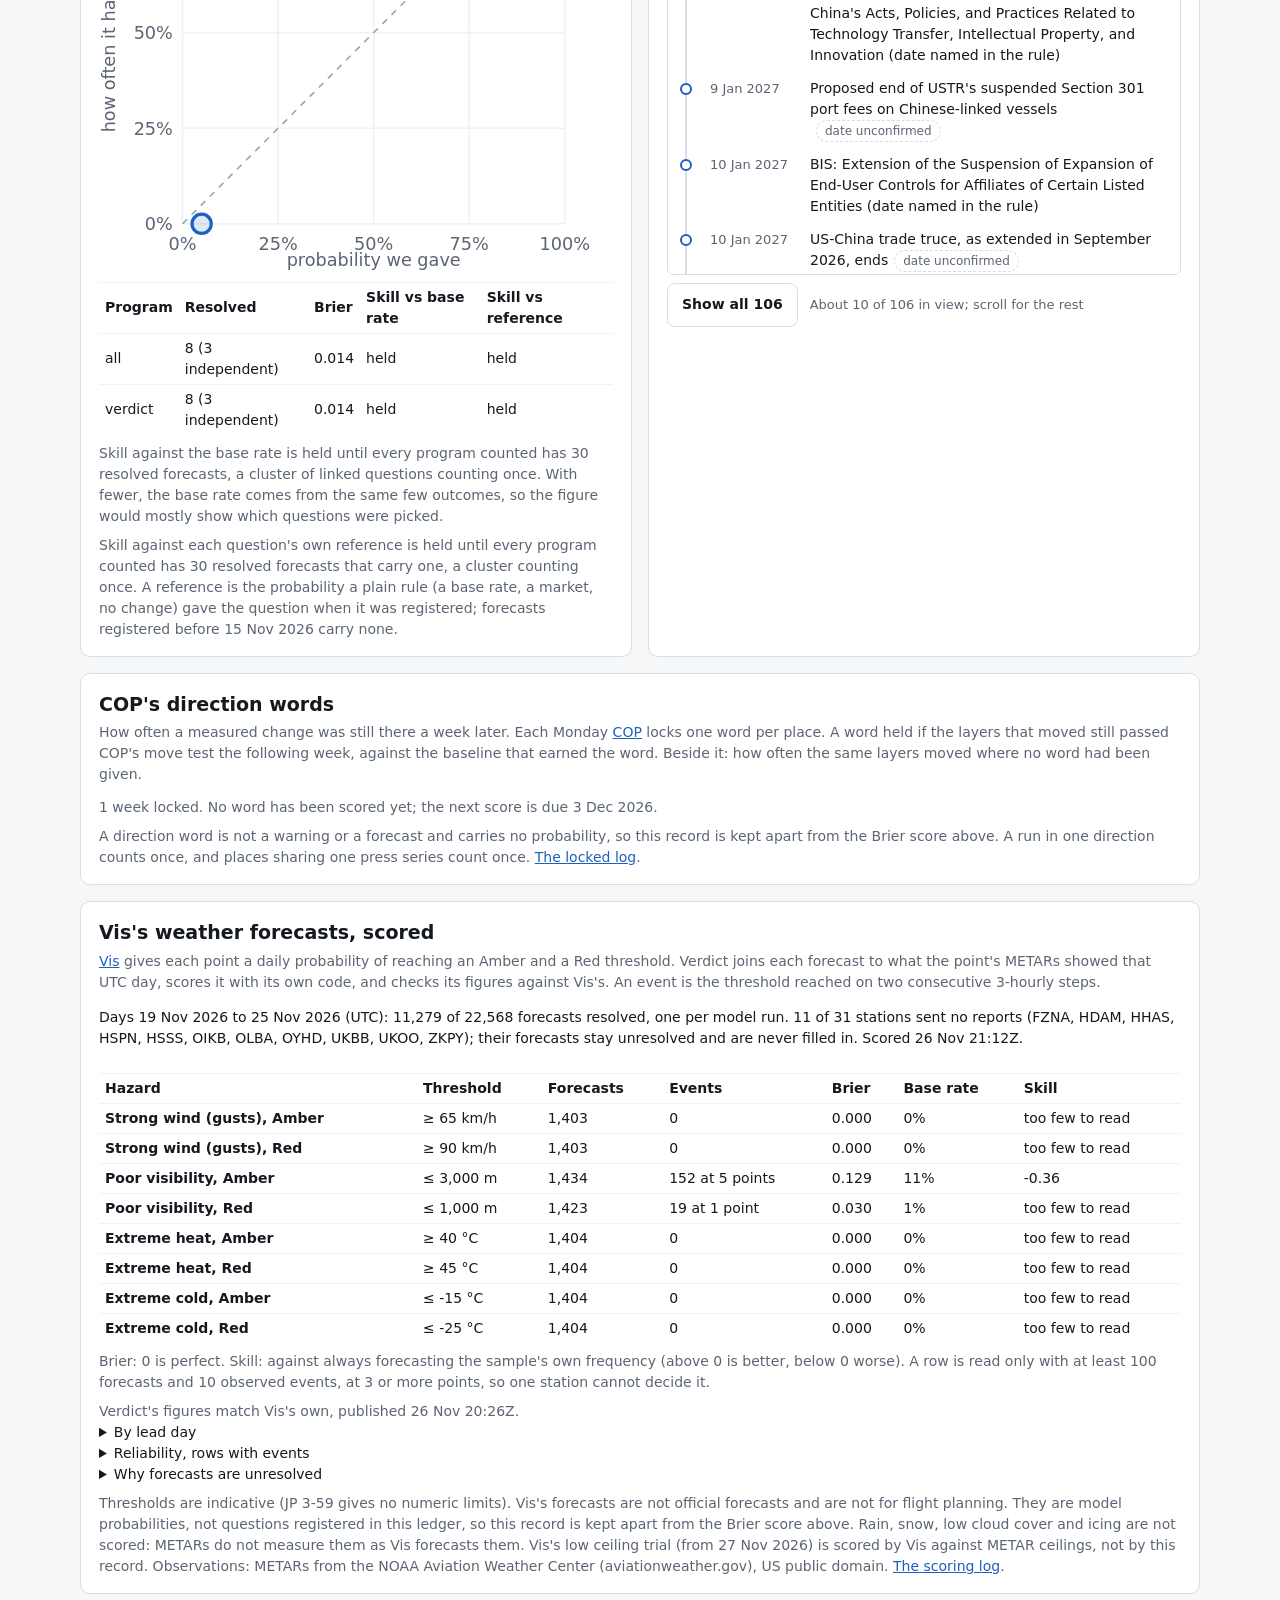
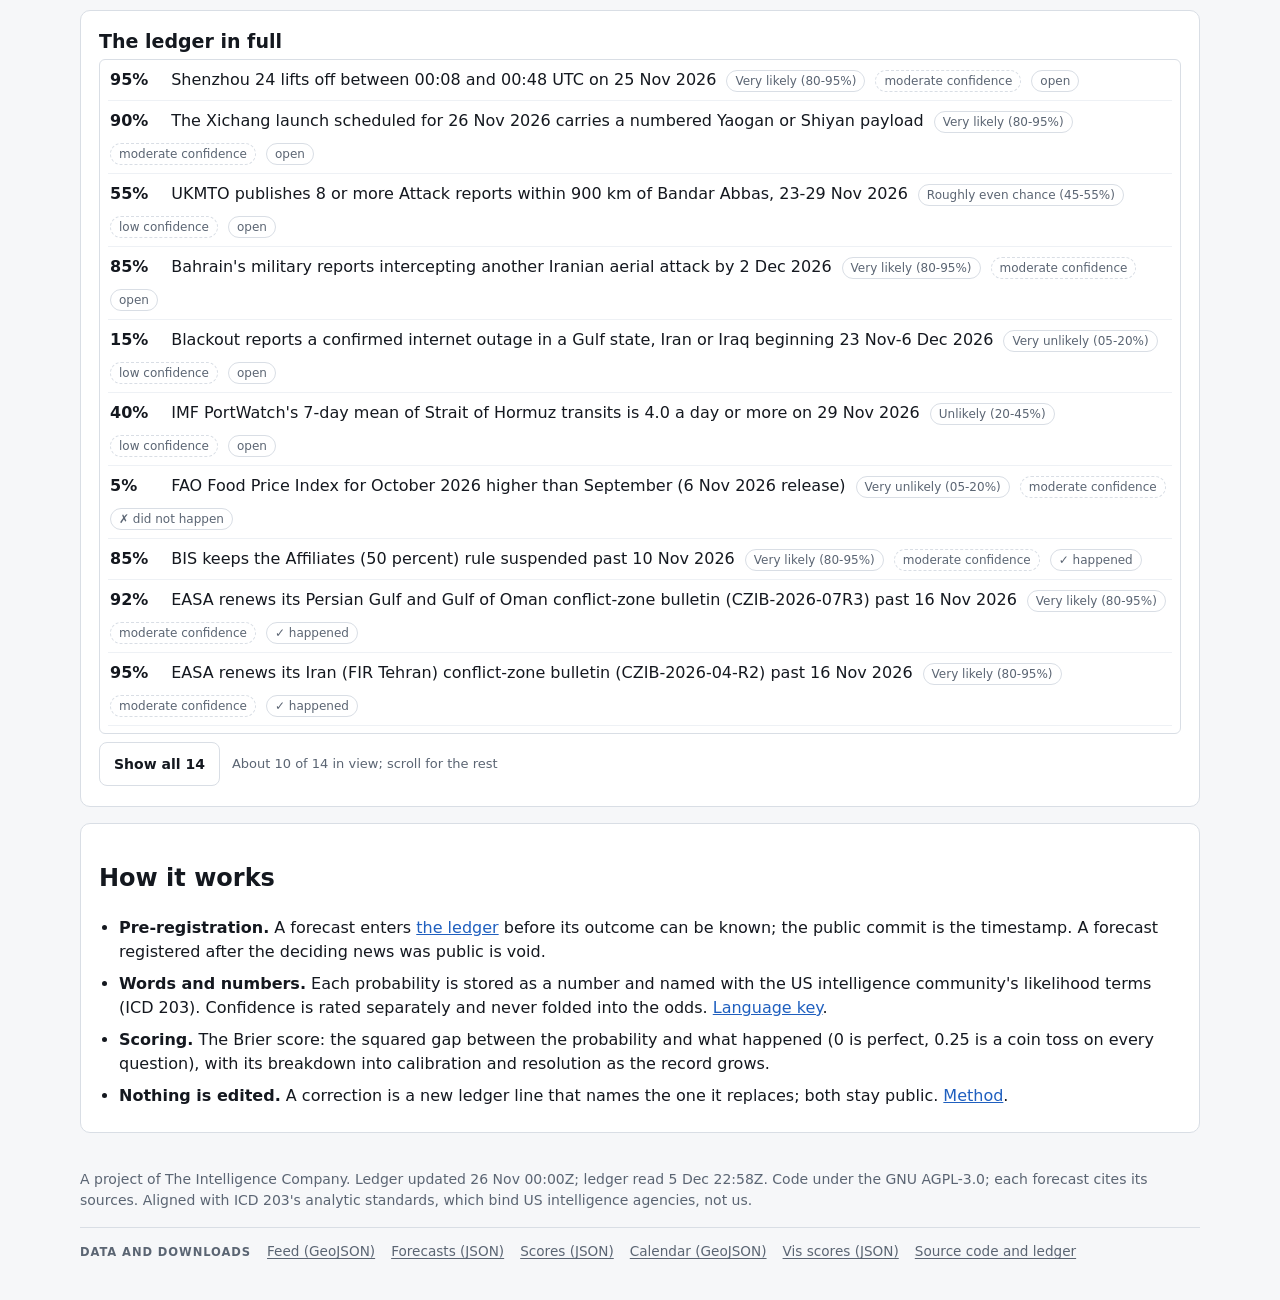
==== commit ad277295: "Vis record: name low cloud cover and say who scores the ceiling trial The record said "low cloud" is" ====
--- a/site/index.html
+++ b/site/index.html
@@ -91,8 +91,9 @@
     <div id="vis-record" class="small"></div>
     <p class="scores-note small">Thresholds are indicative (JP 3-59 gives no numeric limits). Vis's forecasts are not
       official forecasts and are not for flight planning. They are model probabilities, not questions registered in
-      this ledger, so this record is kept apart from the Brier score above. Rain, snow, low cloud and icing are not
-      scored: METARs do not measure them as Vis forecasts them. Observations: METARs from the NOAA Aviation Weather
+      this ledger, so this record is kept apart from the Brier score above. Rain, snow, low cloud cover and icing are
+      not scored: METARs do not measure them as Vis forecasts them. Vis's low ceiling trial (from 27 Nov 2026) is
+      scored by Vis against METAR ceilings, not by this record. Observations: METARs from the NOAA Aviation Weather
       Center (aviationweather.gov), US public domain.
       <a href="https://github.com/metacog-osint/verdict/blob/main/ledger/vis-skill.jsonl">The scoring log</a>.</p>
   </section>
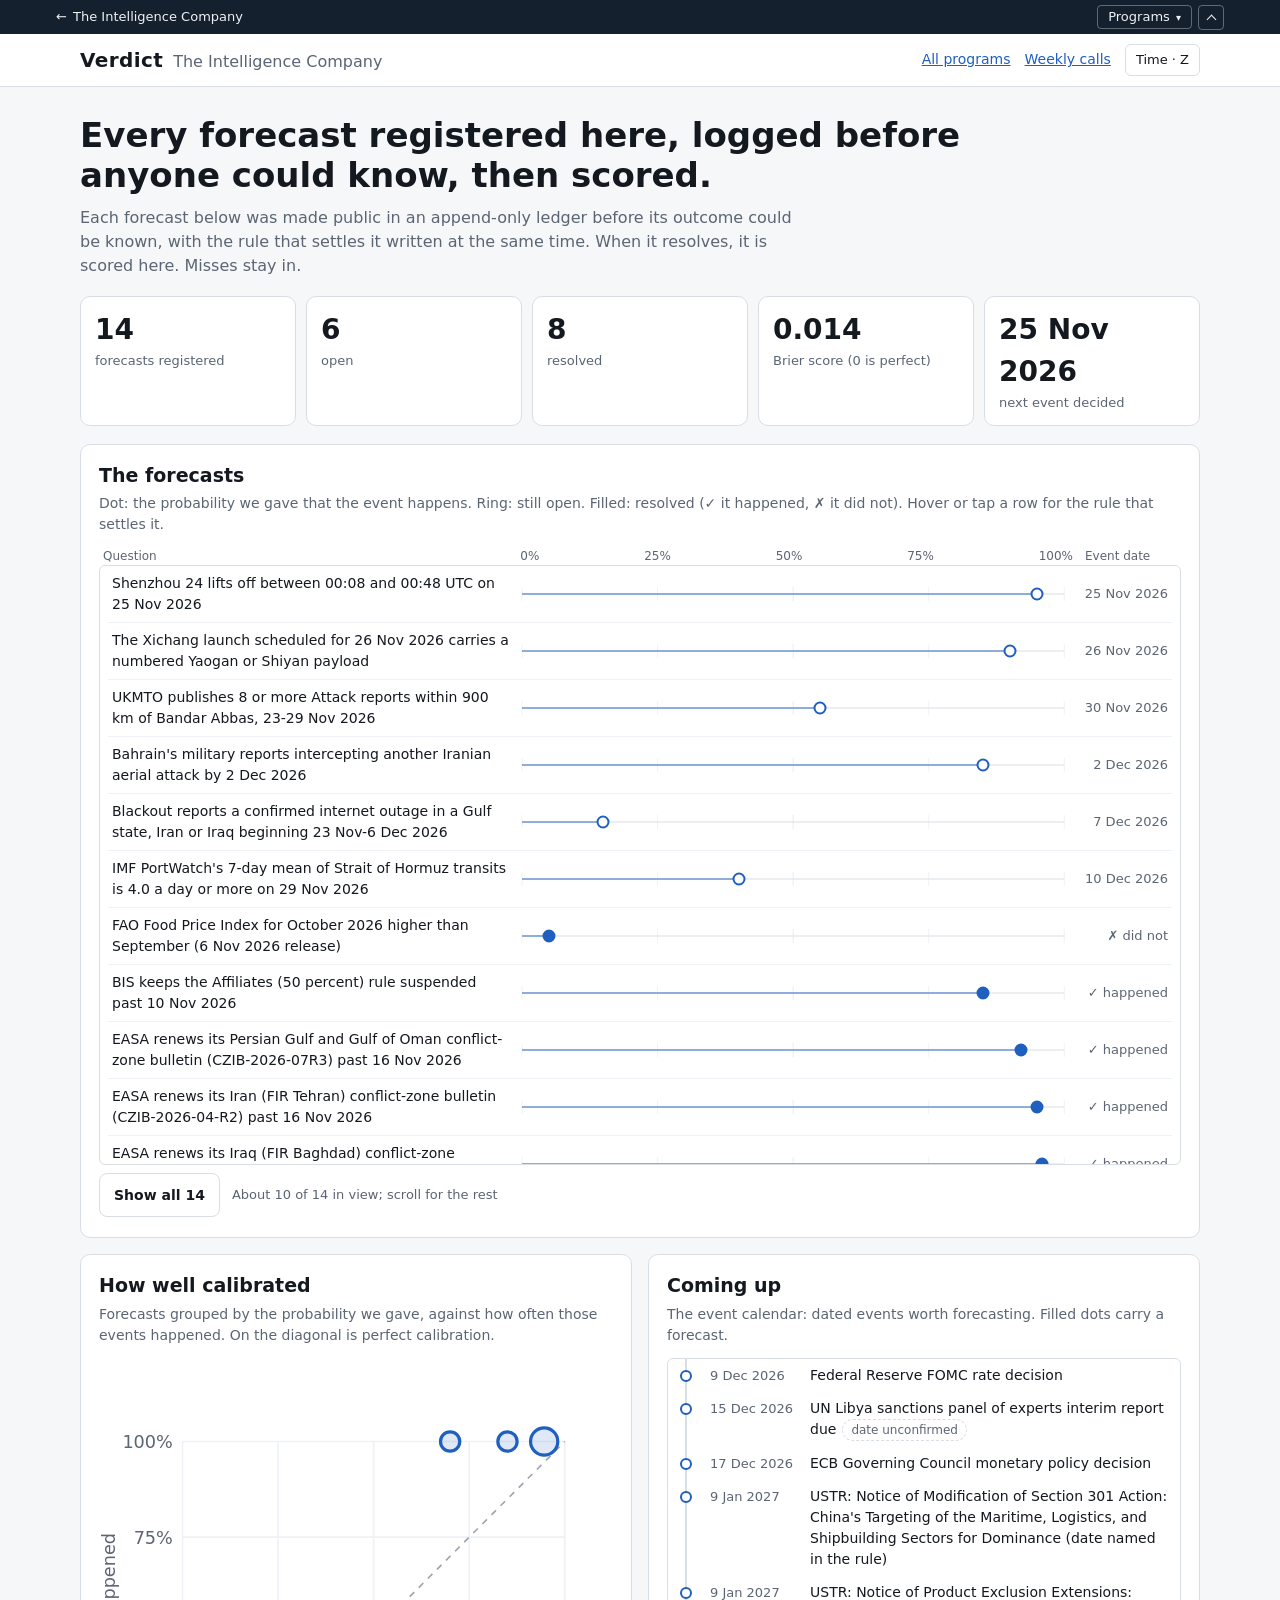
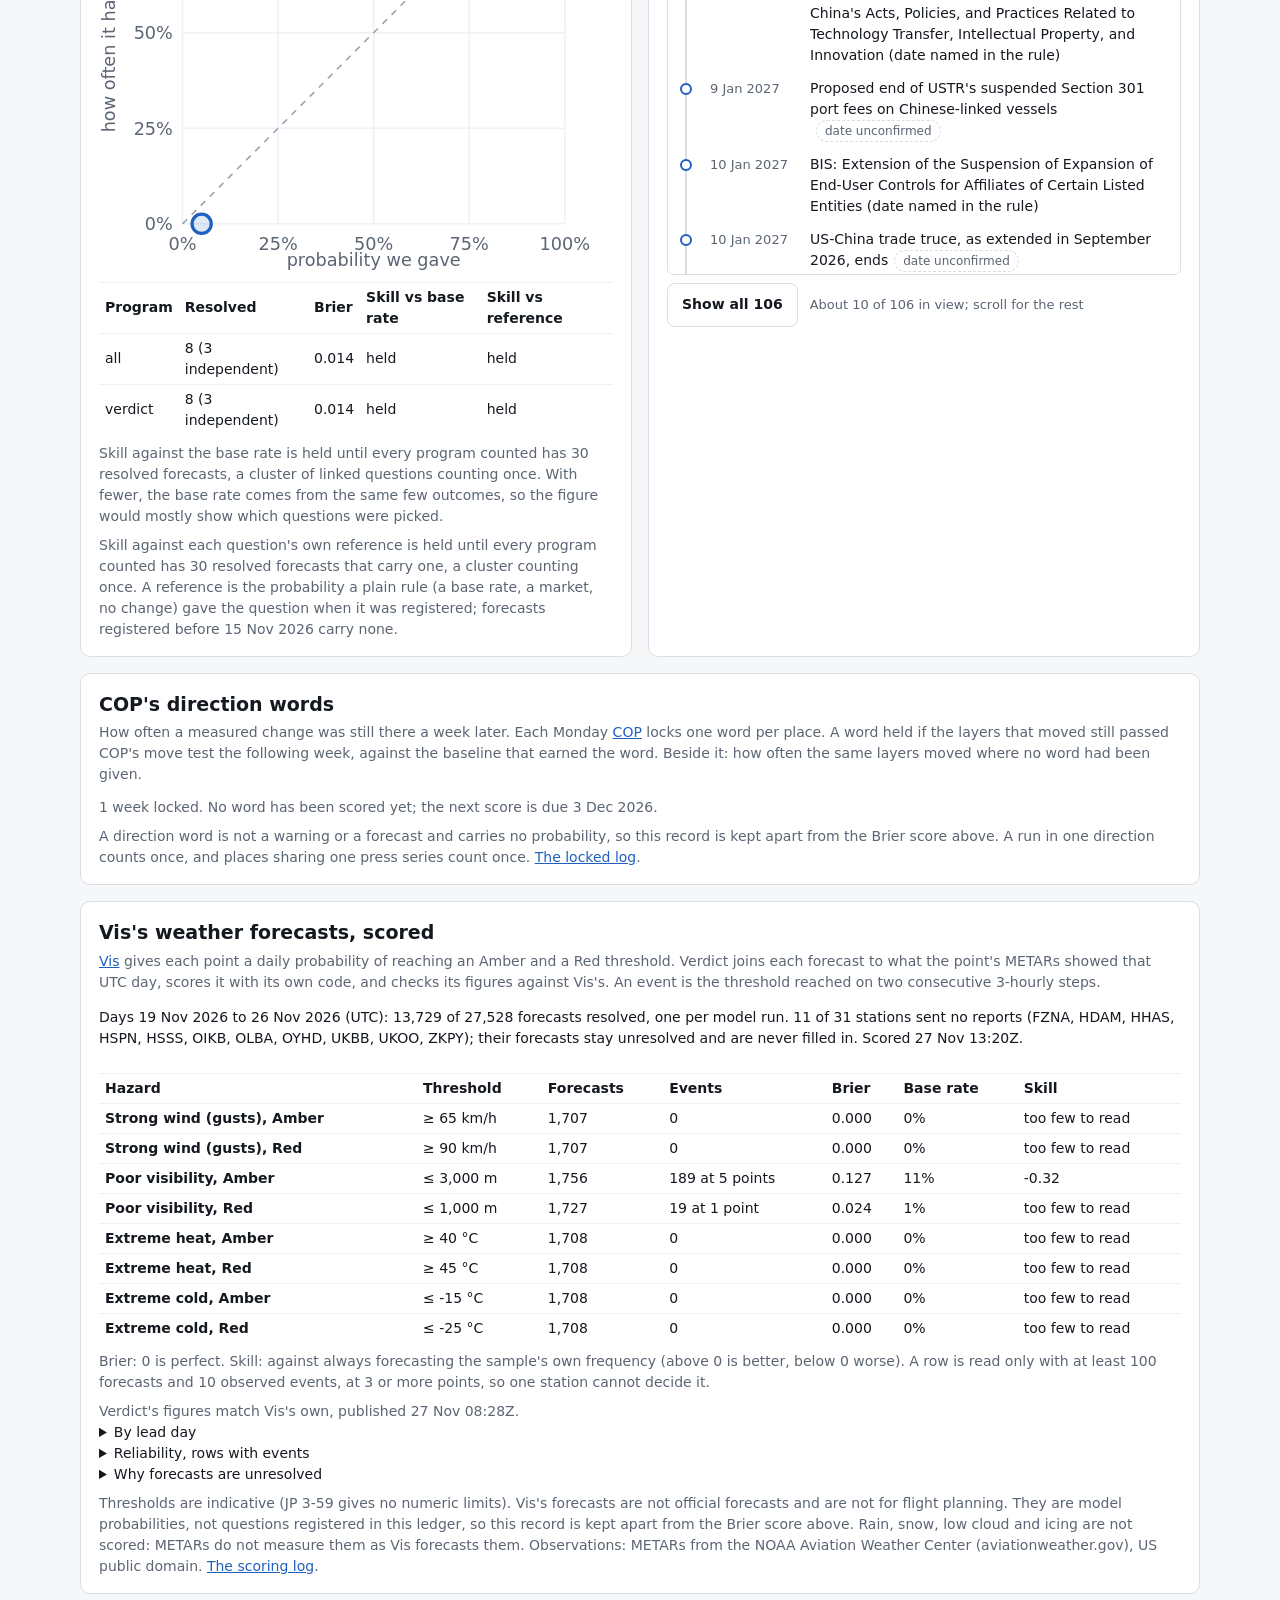
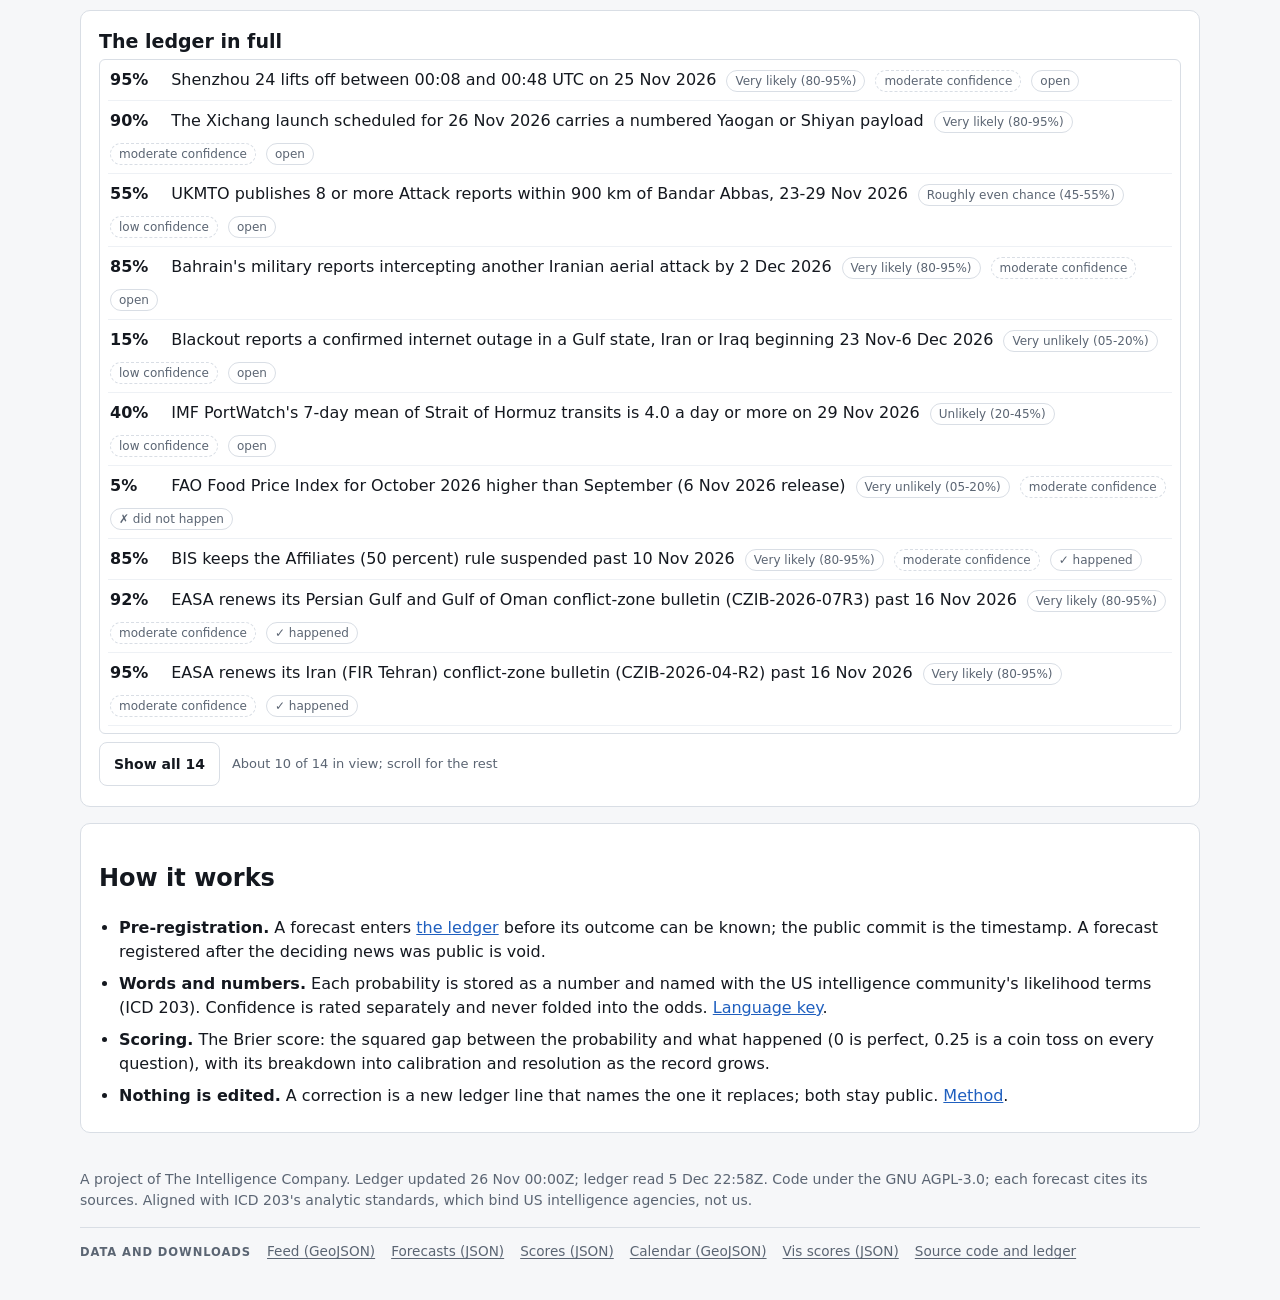
==== commit a183e83d: "Merge main into the Gulf call 1 branch Keeps the Weekly calls nav link and main's move of the Ledger" ====
--- a/site/index.html
+++ b/site/index.html
@@ -22,6 +22,7 @@
     <div class="brand"><strong>Verdict</strong><span class="muted">The Intelligence Company</span></div>
     <nav class="top-nav">
       <a href="https://theintelligence.company/">All programs</a>
+      <a href="calls/">Weekly calls</a>
       <span id="time-settings"></span>
     </nav>
   </div>
@@ -91,9 +92,8 @@
     <div id="vis-record" class="small"></div>
     <p class="scores-note small">Thresholds are indicative (JP 3-59 gives no numeric limits). Vis's forecasts are not
       official forecasts and are not for flight planning. They are model probabilities, not questions registered in
-      this ledger, so this record is kept apart from the Brier score above. Rain, snow, low cloud cover and icing are
-      not scored: METARs do not measure them as Vis forecasts them. Vis's low ceiling trial (from 27 Nov 2026) is
-      scored by Vis against METAR ceilings, not by this record. Observations: METARs from the NOAA Aviation Weather
+      this ledger, so this record is kept apart from the Brier score above. Rain, snow, low cloud and icing are not
+      scored: METARs do not measure them as Vis forecasts them. Observations: METARs from the NOAA Aviation Weather
       Center (aviationweather.gov), US public domain.
       <a href="https://github.com/metacog-osint/verdict/blob/main/ledger/vis-skill.jsonl">The scoring log</a>.</p>
   </section>
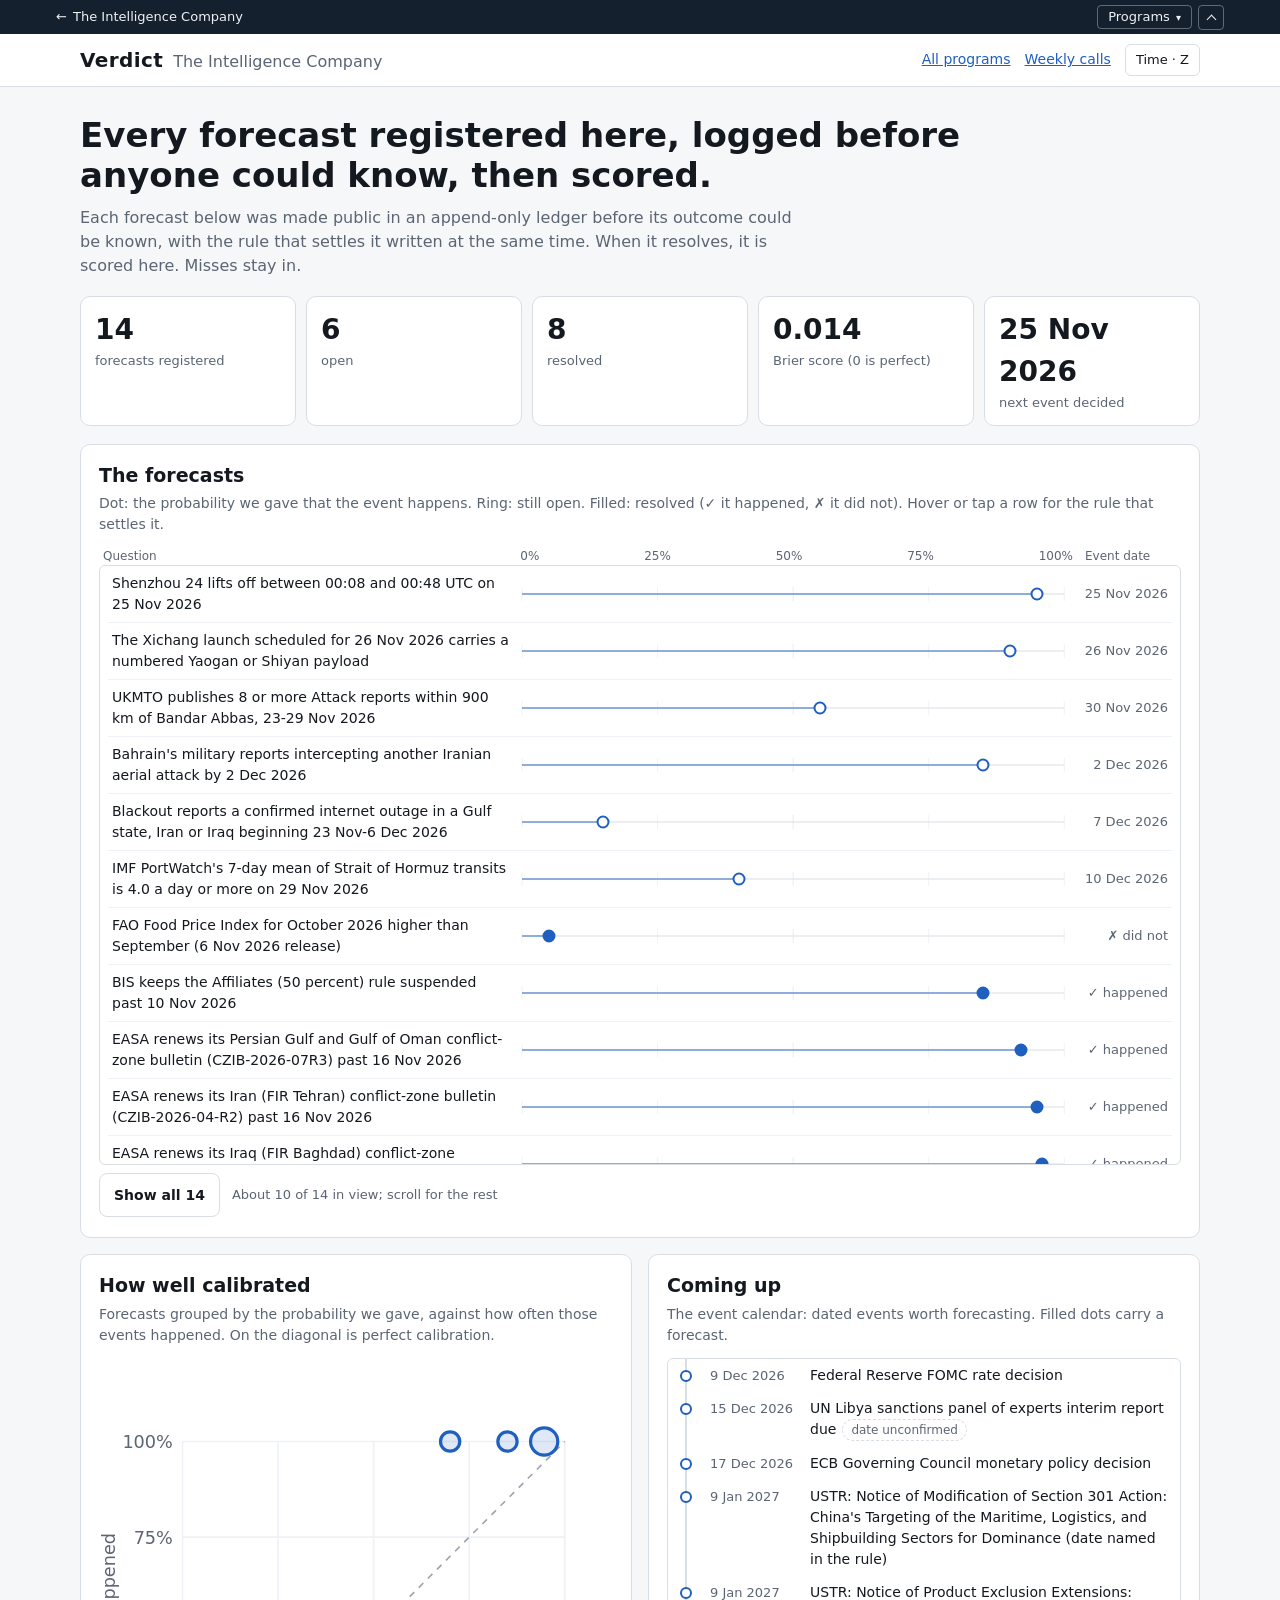
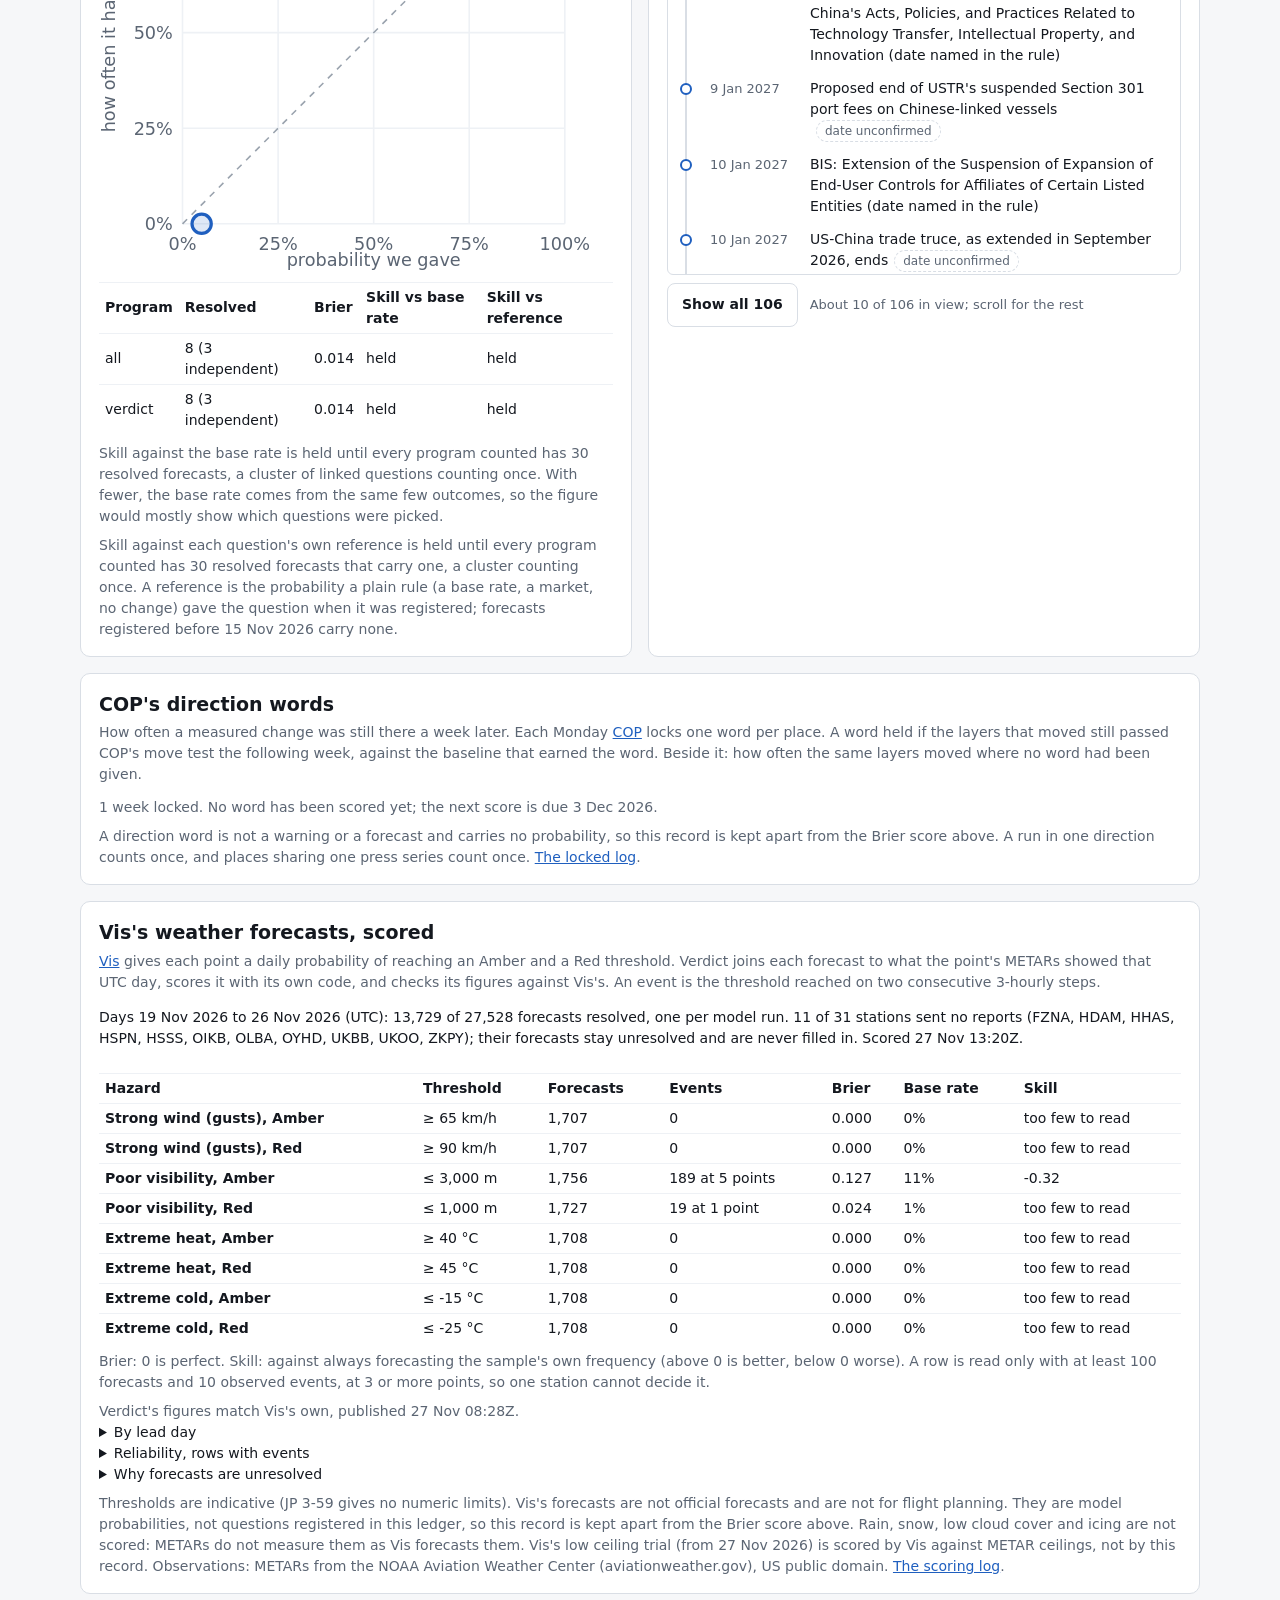
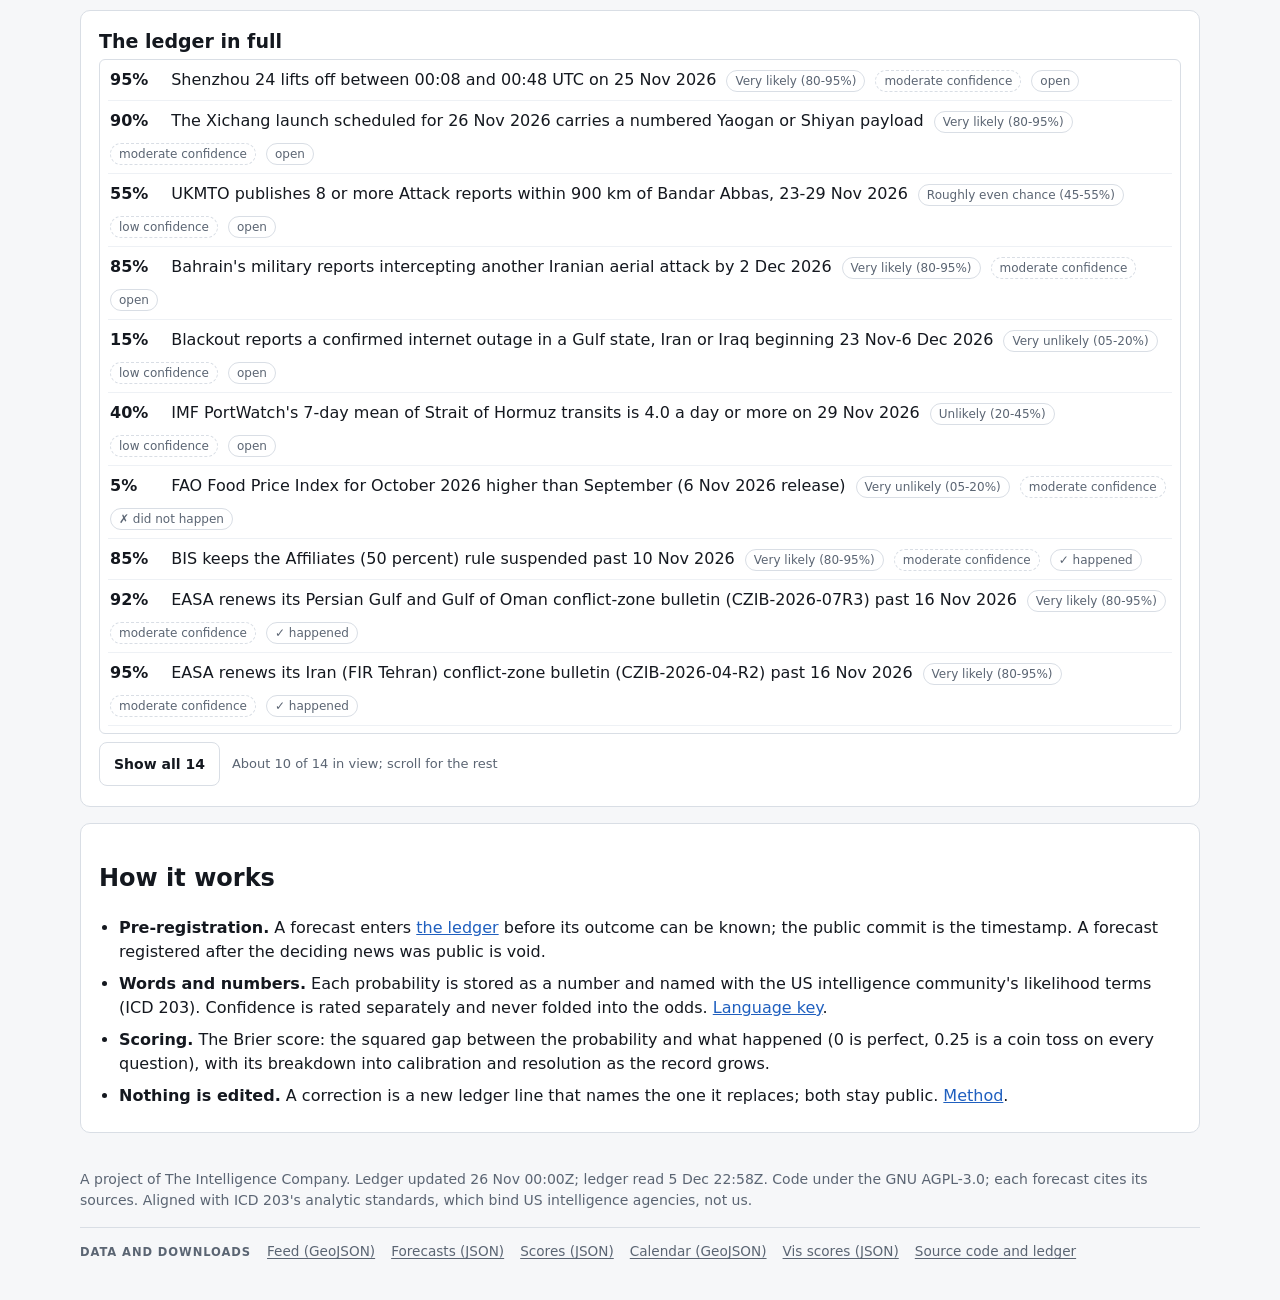
==== commit c982e0d7: "Merge branch 'main' into fix/vis-record-ceiling-wording" ====
--- a/site/index.html
+++ b/site/index.html
@@ -92,8 +92,9 @@
     <div id="vis-record" class="small"></div>
     <p class="scores-note small">Thresholds are indicative (JP 3-59 gives no numeric limits). Vis's forecasts are not
       official forecasts and are not for flight planning. They are model probabilities, not questions registered in
-      this ledger, so this record is kept apart from the Brier score above. Rain, snow, low cloud and icing are not
-      scored: METARs do not measure them as Vis forecasts them. Observations: METARs from the NOAA Aviation Weather
+      this ledger, so this record is kept apart from the Brier score above. Rain, snow, low cloud cover and icing are
+      not scored: METARs do not measure them as Vis forecasts them. Vis's low ceiling trial (from 27 Nov 2026) is
+      scored by Vis against METAR ceilings, not by this record. Observations: METARs from the NOAA Aviation Weather
       Center (aviationweather.gov), US public domain.
       <a href="https://github.com/metacog-osint/verdict/blob/main/ledger/vis-skill.jsonl">The scoring log</a>.</p>
   </section>
